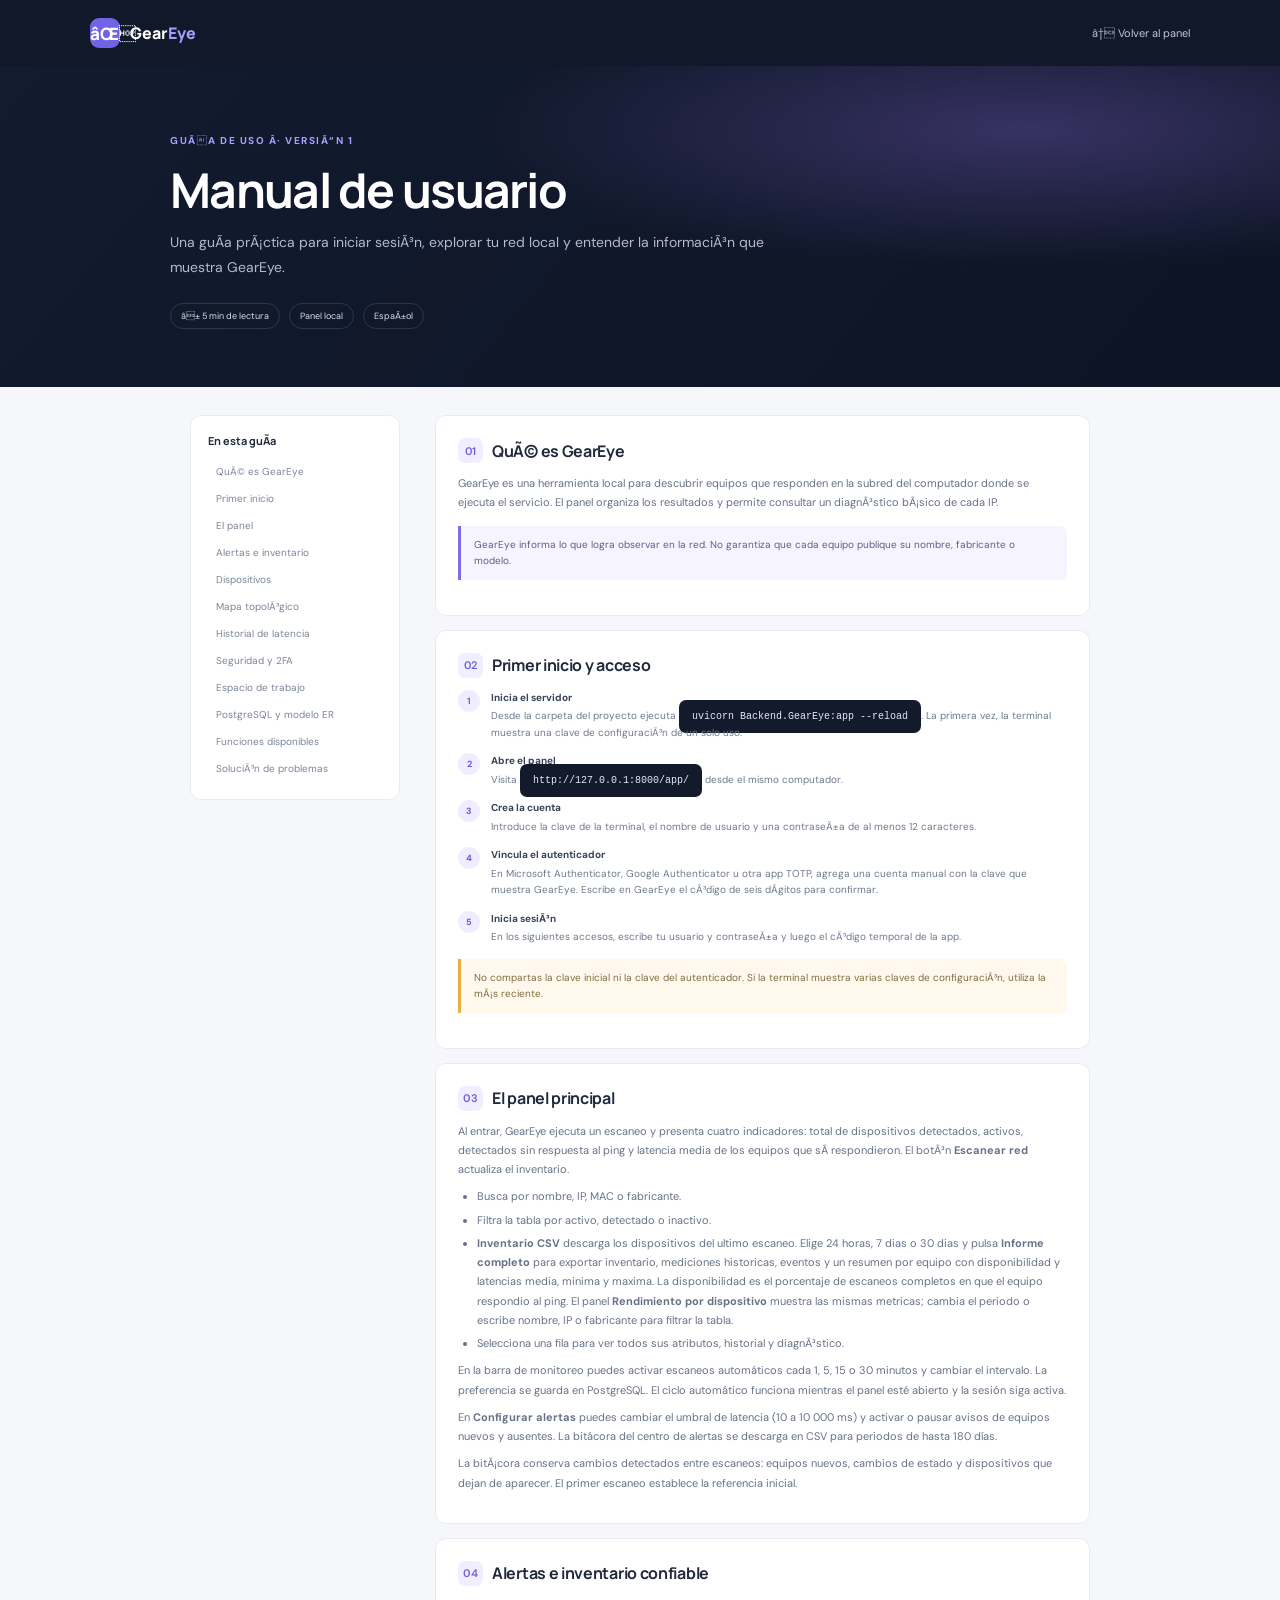
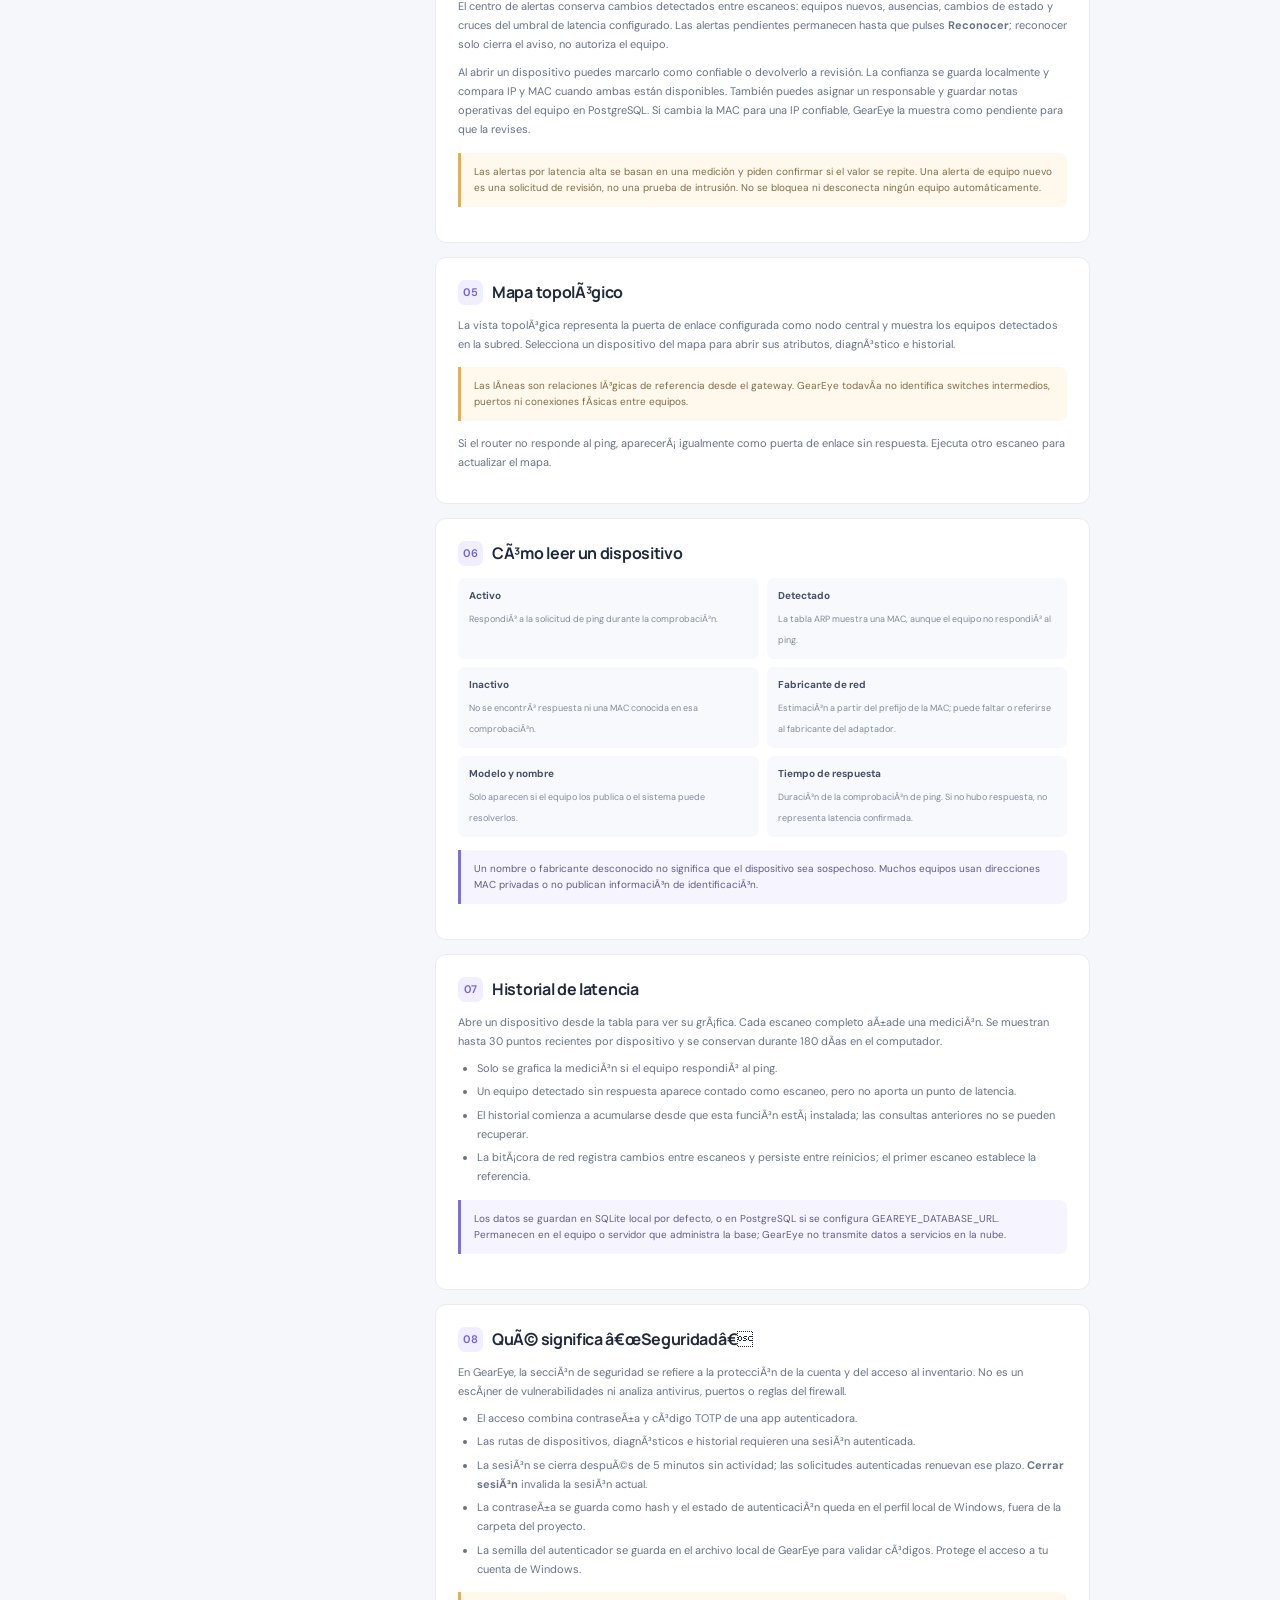
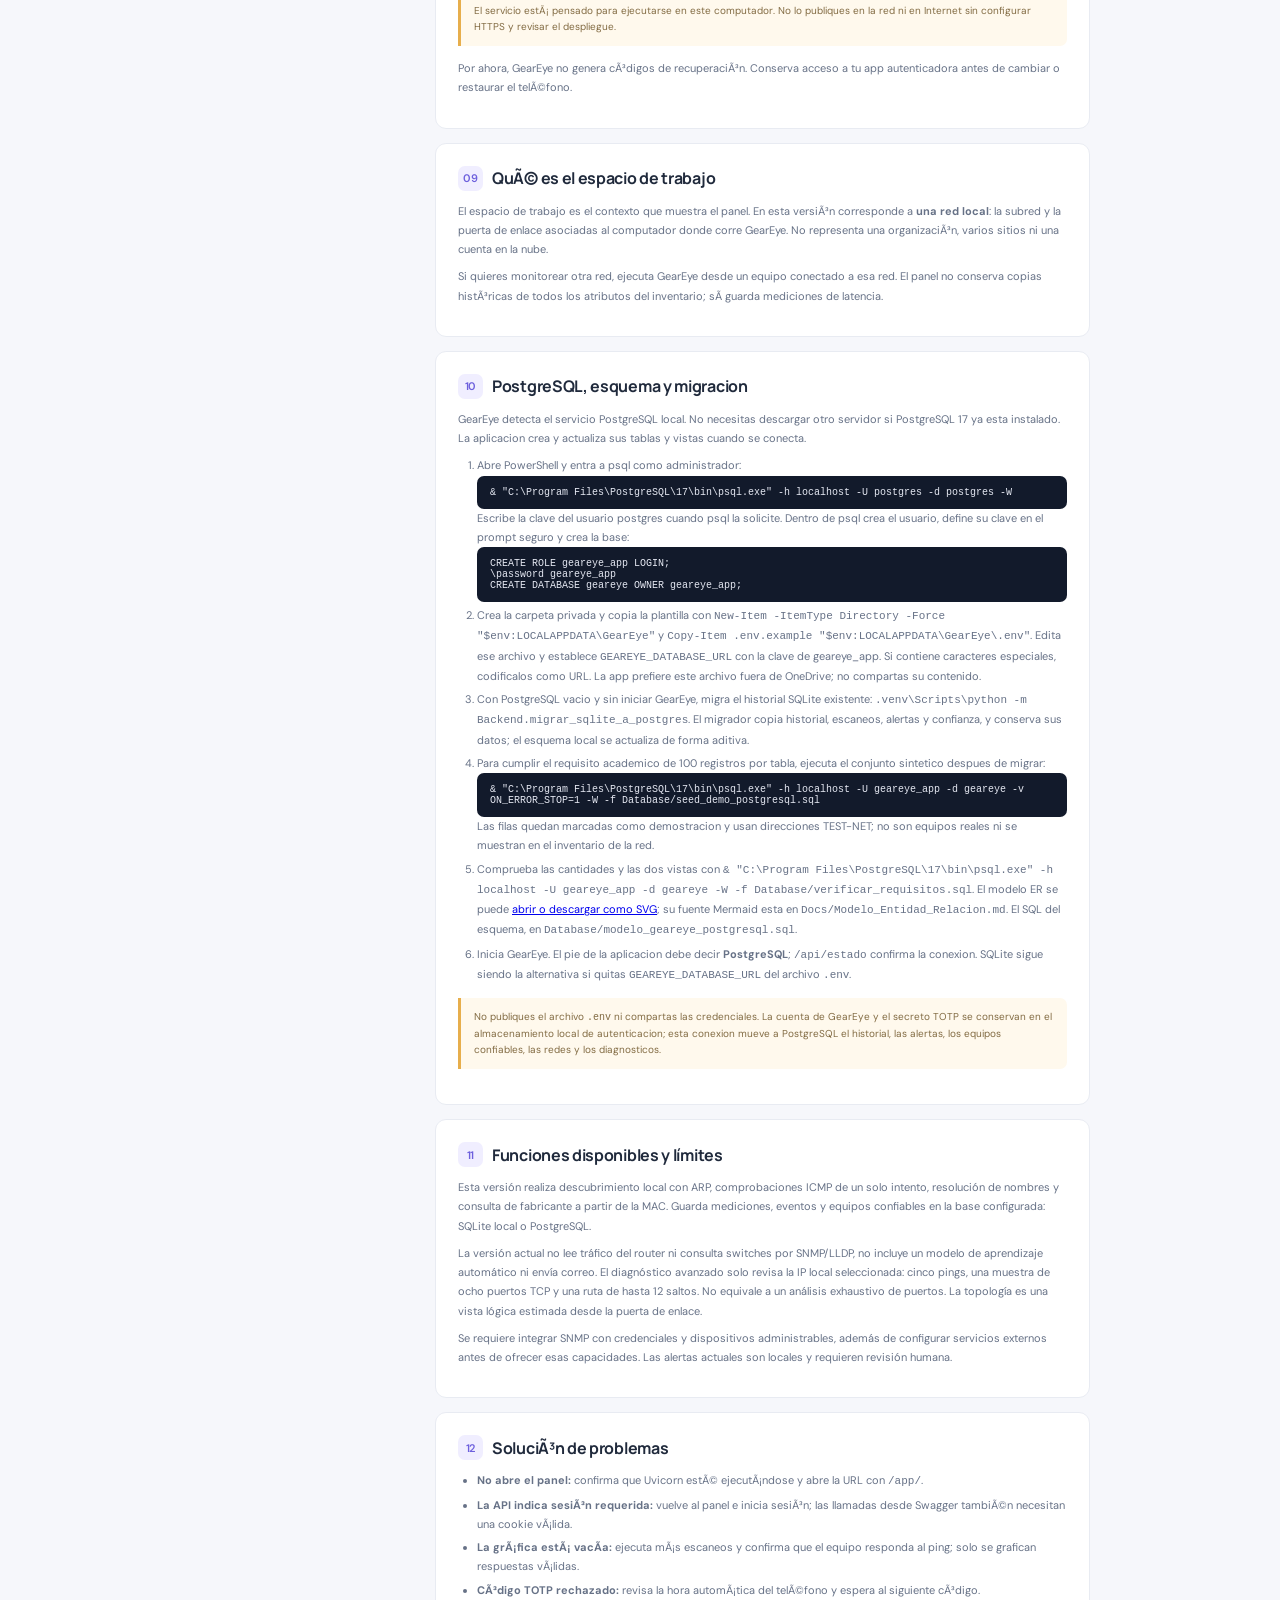
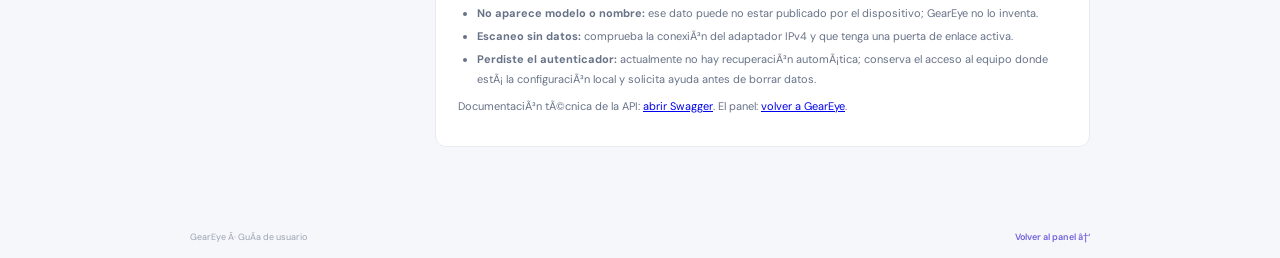
==== Docs/index.html @ 8e962782 "Implementar autenticacion, historial y frontend" ====
﻿<!doctype html>
<html lang="es">
  <head>
    <meta charset="UTF-8" />
    <meta name="viewport" content="width=device-width, initial-scale=1.0" />
    <meta name="theme-color" content="#10182a" />
    <title>Manual de usuario Â· GearEye</title>
    <link rel="preconnect" href="https://fonts.googleapis.com" />
    <link rel="preconnect" href="https://fonts.gstatic.com" crossorigin />
    <link href="https://fonts.googleapis.com/css2?family=DM+Sans:wght@400;500;600;700&family=Manrope:wght@500;600;700;800&display=swap" rel="stylesheet" />
    <style>
      :root{font-family:"DM Sans",sans-serif;color:#202a3c;background:#f6f7fb;font-synthesis:none;text-rendering:optimizeLegibility;--muted:#7f899c;--purple:#6f61e8;--line:#e8ebf2}*{box-sizing:border-box}html{scroll-behavior:smooth}body{margin:0}.top{height:66px;background:#10182a;color:#fff;display:flex;align-items:center;justify-content:space-between;padding:0 max(28px,calc((100vw - 1100px)/2))}.brand{display:flex;align-items:center;gap:10px;font:800 16px Manrope,sans-serif;text-decoration:none;color:#fff}.brand>span:last-child>span{color:#a69dff}.mark{width:30px;height:30px;border-radius:9px;background:#7163e6;display:grid;place-items:center;font-size:17px}.top a.back{font-size:11px;color:#bfc6d5;text-decoration:none}.hero{background:radial-gradient(ellipse at 80% 20%,#373263 0,transparent 38%),linear-gradient(130deg,#121b2f,#0d1424);color:#fff;padding:62px 25px 58px}.hero-inner{max-width:940px;margin:auto}.kicker{font-size:10px;color:#a9a0ff;letter-spacing:1.5px;font-weight:700}.hero h1{font:700 clamp(30px,5vw,48px)/1.15 Manrope,sans-serif;letter-spacing:-1.7px;margin:13px 0}.hero p{color:#b1bbcf;max-width:600px;font-size:14px;line-height:1.75;margin:0}.hero-meta{display:flex;gap:9px;margin-top:24px}.pill{border:1px solid #ffffff20;border-radius:20px;padding:6px 10px;font-size:9px;color:#d9deea}.layout{max-width:940px;margin:28px auto 70px;padding:0 20px;display:grid;grid-template-columns:210px minmax(0,1fr);gap:35px}.toc{position:sticky;top:24px;align-self:start;background:#fff;border:1px solid var(--line);border-radius:11px;padding:17px}.toc strong{display:block;font:700 11px Manrope,sans-serif;margin-bottom:10px}.toc a{display:block;color:#7b8699;text-decoration:none;font-size:10px;padding:7px 8px;border-radius:5px}.toc a:hover{background:#f3f2ff;color:#6255d1}.content{min-width:0}.section{background:#fff;border:1px solid var(--line);border-radius:11px;padding:22px;margin-bottom:14px;scroll-margin-top:20px;animation:rise .55s both}.section:nth-child(2){animation-delay:.06s}.section:nth-child(3){animation-delay:.12s}.section:nth-child(4){animation-delay:.18s}.section:nth-child(5){animation-delay:.24s}.section:nth-child(6){animation-delay:.30s}.section:nth-child(7){animation-delay:.36s}@keyframes rise{from{opacity:0;transform:translateY(9px)}to{opacity:1;transform:translateY(0)}}.section h2{font:700 16px Manrope,sans-serif;letter-spacing:-.3px;margin:0 0 11px;color:#202a3c;display:flex;align-items:center;gap:9px}.section h2 i{width:25px;height:25px;display:grid;place-items:center;border-radius:7px;background:#f0eeff;color:#6d60dd;font:600 11px "DM Sans",sans-serif;font-style:normal}.section p,.section li{font-size:11px;line-height:1.75;color:#677287}.section p{margin:8px 0}.section ol,.section ul{padding-left:19px;margin:8px 0}.section li+li{margin-top:4px}.callout{border-left:3px solid #7b6ee8;background:#f6f5ff;color:#625c86;padding:11px 13px;border-radius:0 7px 7px 0;font-size:10px;line-height:1.6;margin:13px 0}.callout.warn{border-color:#e7ae4c;background:#fff9ed;color:#826b43}.field-list{display:grid;grid-template-columns:1fr 1fr;gap:8px;margin-top:12px}.field{padding:11px;background:#f8f9fc;border-radius:7px}.field b{display:block;font-size:10px;color:#445067;margin-bottom:4px}.field span{font-size:9px;line-height:1.5;color:#818b9d}.steps{counter-reset:steps}.step{counter-increment:steps;display:grid;grid-template-columns:24px 1fr;gap:9px;margin:12px 0}.step:before{content:counter(steps);width:22px;height:22px;border-radius:50%;display:grid;place-items:center;background:#efedff;color:#695cdb;font-size:9px;font-weight:700}.step div{font-size:10px;line-height:1.65;color:#6e798d}.step b{display:block;color:#384359;font-size:10px;margin-bottom:2px}.code{font:10px Consolas,monospace;background:#121a2b;color:#e5e8f2;padding:11px 13px;border-radius:7px;overflow:auto}.footer{max-width:940px;margin:0 auto;padding:0 20px 28px;display:flex;justify-content:space-between;color:#9aa3b1;font-size:9px}.footer a{color:#7063db;text-decoration:none;font-weight:600}@media(max-width:700px){.top{padding:0 16px}.hero{padding:40px 20px}.layout{grid-template-columns:1fr;margin-top:16px;padding:0 12px;gap:12px}.toc{position:static;display:grid;grid-template-columns:1fr 1fr;gap:2px}.toc strong{grid-column:1/-1}.section{padding:17px}.field-list{grid-template-columns:1fr}.footer{padding:0 14px 22px}}@media(prefers-reduced-motion:reduce){*,*::before,*::after{scroll-behavior:auto!important;animation-duration:.01ms!important;animation-iteration-count:1!important;transition-duration:.01ms!important}}
    </style>
  </head>
  <body>
    <header class="top"><a class="brand" href="/app/"><span class="mark">âŒ</span><span>Gear<span>Eye</span></span></a><a class="back" href="/app/">â† Volver al panel</a></header>
    <section class="hero"><div class="hero-inner"><span class="kicker">GUÃA DE USO Â· VERSIÃ“N 1</span><h1>Manual de usuario</h1><p>Una guÃ­a prÃ¡ctica para iniciar sesiÃ³n, explorar tu red local y entender la informaciÃ³n que muestra GearEye.</p><div class="hero-meta"><span class="pill">â± 5 min de lectura</span><span class="pill">Panel local</span><span class="pill">EspaÃ±ol</span></div></div></section>
    <main class="layout">
      <nav class="toc" aria-label="Contenido"><strong>En esta guÃ­a</strong><a href="#que-es">QuÃ© es GearEye</a><a href="#primer-inicio">Primer inicio</a><a href="#panel">El panel</a><a href="#alertas">Alertas e inventario</a><a href="#dispositivos">Dispositivos</a><a href="#topologia">Mapa topolÃ³gico</a><a href="#historial">Historial de latencia</a><a href="#seguridad">Seguridad y 2FA</a><a href="#workspace">Espacio de trabajo</a><a href="#postgresql">PostgreSQL y modelo ER</a><a href="#alcance">Funciones disponibles</a><a href="#problemas">SoluciÃ³n de problemas</a></nav>
      <div class="content">
        <section class="section" id="que-es"><h2><i>01</i>QuÃ© es GearEye</h2><p>GearEye es una herramienta local para descubrir equipos que responden en la subred del computador donde se ejecuta el servicio. El panel organiza los resultados y permite consultar un diagnÃ³stico bÃ¡sico de cada IP.</p><div class="callout">GearEye informa lo que logra observar en la red. No garantiza que cada equipo publique su nombre, fabricante o modelo.</div></section>
        <section class="section" id="primer-inicio"><h2><i>02</i>Primer inicio y acceso</h2><div class="steps"><div class="step"><div><b>Inicia el servidor</b>Desde la carpeta del proyecto ejecuta <span class="code">uvicorn Backend.GearEye:app --reload</span>. La primera vez, la terminal muestra una clave de configuraciÃ³n de un solo uso.</div></div><div class="step"><div><b>Abre el panel</b>Visita <span class="code">http://127.0.0.1:8000/app/</span> desde el mismo computador.</div></div><div class="step"><div><b>Crea la cuenta</b>Introduce la clave de la terminal, el nombre de usuario y una contraseÃ±a de al menos 12 caracteres.</div></div><div class="step"><div><b>Vincula el autenticador</b>En Microsoft Authenticator, Google Authenticator u otra app TOTP, agrega una cuenta manual con la clave que muestra GearEye. Escribe en GearEye el cÃ³digo de seis dÃ­gitos para confirmar.</div></div><div class="step"><div><b>Inicia sesiÃ³n</b>En los siguientes accesos, escribe tu usuario y contraseÃ±a y luego el cÃ³digo temporal de la app.</div></div></div><div class="callout warn">No compartas la clave inicial ni la clave del autenticador. Si la terminal muestra varias claves de configuraciÃ³n, utiliza la mÃ¡s reciente.</div></section>
        <section class="section" id="panel"><h2><i>03</i>El panel principal</h2><p>Al entrar, GearEye ejecuta un escaneo y presenta cuatro indicadores: total de dispositivos detectados, activos, detectados sin respuesta al ping y latencia media de los equipos que sÃ­ respondieron. El botÃ³n <b>Escanear red</b> actualiza el inventario.</p><ul><li>Busca por nombre, IP, MAC o fabricante.</li><li>Filtra la tabla por activo, detectado o inactivo.</li><li><b>Inventario CSV</b> descarga los dispositivos del ultimo escaneo. Elige 24 horas, 7 dias o 30 dias y pulsa <b>Informe completo</b> para exportar inventario, mediciones historicas, eventos y un resumen por equipo con disponibilidad y latencias media, minima y maxima. La disponibilidad es el porcentaje de escaneos completos en que el equipo respondio al ping. El panel <b>Rendimiento por dispositivo</b> muestra las mismas metricas; cambia el periodo o escribe nombre, IP o fabricante para filtrar la tabla.</li><li>Selecciona una fila para ver todos sus atributos, historial y diagnÃ³stico.</li></ul><p>En la barra de monitoreo puedes activar escaneos automáticos cada 1, 5, 15 o 30 minutos y cambiar el intervalo. La preferencia se guarda en PostgreSQL. El ciclo automático funciona mientras el panel esté abierto y la sesión siga activa.</p><p>En <b>Configurar alertas</b> puedes cambiar el umbral de latencia (10 a 10 000 ms) y activar o pausar avisos de equipos nuevos y ausentes. La bitácora del centro de alertas se descarga en CSV para periodos de hasta 180 días.</p><p>La bitÃ¡cora conserva cambios detectados entre escaneos: equipos nuevos, cambios de estado y dispositivos que dejan de aparecer. El primer escaneo establece la referencia inicial.</p></section>
        <section class="section" id="alertas"><h2><i>04</i>Alertas e inventario confiable</h2><p>El centro de alertas conserva cambios detectados entre escaneos: equipos nuevos, ausencias, cambios de estado y cruces del umbral de latencia configurado. Las alertas pendientes permanecen hasta que pulses <b>Reconocer</b>; reconocer solo cierra el aviso, no autoriza el equipo.</p><p>Al abrir un dispositivo puedes marcarlo como confiable o devolverlo a revisión. La confianza se guarda localmente y compara IP y MAC cuando ambas están disponibles. También puedes asignar un responsable y guardar notas operativas del equipo en PostgreSQL. Si cambia la MAC para una IP confiable, GearEye la muestra como pendiente para que la revises.</p><div class="callout warn">Las alertas por latencia alta se basan en una medición y piden confirmar si el valor se repite. Una alerta de equipo nuevo es una solicitud de revisión, no una prueba de intrusión. No se bloquea ni desconecta ningún equipo automáticamente.</div></section>
        <section class="section" id="topologia"><h2><i>05</i>Mapa topolÃ³gico</h2><p>La vista topolÃ³gica representa la puerta de enlace configurada como nodo central y muestra los equipos detectados en la subred. Selecciona un dispositivo del mapa para abrir sus atributos, diagnÃ³stico e historial.</p><div class="callout warn">Las lÃ­neas son relaciones lÃ³gicas de referencia desde el gateway. GearEye todavÃ­a no identifica switches intermedios, puertos ni conexiones fÃ­sicas entre equipos.</div><p>Si el router no responde al ping, aparecerÃ¡ igualmente como puerta de enlace sin respuesta. Ejecuta otro escaneo para actualizar el mapa.</p></section>
        <section class="section" id="dispositivos"><h2><i>06</i>CÃ³mo leer un dispositivo</h2><div class="field-list"><div class="field"><b>Activo</b><span>RespondiÃ³ a la solicitud de ping durante la comprobaciÃ³n.</span></div><div class="field"><b>Detectado</b><span>La tabla ARP muestra una MAC, aunque el equipo no respondiÃ³ al ping.</span></div><div class="field"><b>Inactivo</b><span>No se encontrÃ³ respuesta ni una MAC conocida en esa comprobaciÃ³n.</span></div><div class="field"><b>Fabricante de red</b><span>EstimaciÃ³n a partir del prefijo de la MAC; puede faltar o referirse al fabricante del adaptador.</span></div><div class="field"><b>Modelo y nombre</b><span>Solo aparecen si el equipo los publica o el sistema puede resolverlos.</span></div><div class="field"><b>Tiempo de respuesta</b><span>DuraciÃ³n de la comprobaciÃ³n de ping. Si no hubo respuesta, no representa latencia confirmada.</span></div></div><div class="callout">Un nombre o fabricante desconocido no significa que el dispositivo sea sospechoso. Muchos equipos usan direcciones MAC privadas o no publican informaciÃ³n de identificaciÃ³n.</div></section>
        <section class="section" id="historial"><h2><i>07</i>Historial de latencia</h2><p>Abre un dispositivo desde la tabla para ver su grÃ¡fica. Cada escaneo completo aÃ±ade una mediciÃ³n. Se muestran hasta 30 puntos recientes por dispositivo y se conservan durante 180 dÃ­as en el computador.</p><ul><li>Solo se grafica la mediciÃ³n si el equipo respondiÃ³ al ping.</li><li>Un equipo detectado sin respuesta aparece contado como escaneo, pero no aporta un punto de latencia.</li><li>El historial comienza a acumularse desde que esta funciÃ³n estÃ¡ instalada; las consultas anteriores no se pueden recuperar.</li><li>La bitÃ¡cora de red registra cambios entre escaneos y persiste entre reinicios; el primer escaneo establece la referencia.</li></ul><div class="callout">Los datos se guardan en SQLite local por defecto, o en PostgreSQL si se configura GEAREYE_DATABASE_URL. Permanecen en el equipo o servidor que administra la base; GearEye no transmite datos a servicios en la nube.</div></section>
        <section class="section" id="seguridad"><h2><i>08</i>QuÃ© significa â€œSeguridadâ€</h2><p>En GearEye, la secciÃ³n de seguridad se refiere a la protecciÃ³n de la cuenta y del acceso al inventario. No es un escÃ¡ner de vulnerabilidades ni analiza antivirus, puertos o reglas del firewall.</p><ul><li>El acceso combina contraseÃ±a y cÃ³digo TOTP de una app autenticadora.</li><li>Las rutas de dispositivos, diagnÃ³sticos e historial requieren una sesiÃ³n autenticada.</li><li>La sesiÃ³n se cierra despuÃ©s de 5 minutos sin actividad; las solicitudes autenticadas renuevan ese plazo. <b>Cerrar sesiÃ³n</b> invalida la sesiÃ³n actual.</li><li>La contraseÃ±a se guarda como hash y el estado de autenticaciÃ³n queda en el perfil local de Windows, fuera de la carpeta del proyecto.</li><li>La semilla del autenticador se guarda en el archivo local de GearEye para validar cÃ³digos. Protege el acceso a tu cuenta de Windows.</li></ul><div class="callout warn">El servicio estÃ¡ pensado para ejecutarse en este computador. No lo publiques en la red ni en Internet sin configurar HTTPS y revisar el despliegue.</div><p>Por ahora, GearEye no genera cÃ³digos de recuperaciÃ³n. Conserva acceso a tu app autenticadora antes de cambiar o restaurar el telÃ©fono.</p></section>
        <section class="section" id="workspace"><h2><i>09</i>QuÃ© es el espacio de trabajo</h2><p>El espacio de trabajo es el contexto que muestra el panel. En esta versiÃ³n corresponde a <b>una red local</b>: la subred y la puerta de enlace asociadas al computador donde corre GearEye. No representa una organizaciÃ³n, varios sitios ni una cuenta en la nube.</p><p>Si quieres monitorear otra red, ejecuta GearEye desde un equipo conectado a esa red. El panel no conserva copias histÃ³ricas de todos los atributos del inventario; sÃ­ guarda mediciones de latencia.</p></section>
        <section class="section" id="postgresql"><h2><i>10</i>PostgreSQL, esquema y migracion</h2><p>GearEye detecta el servicio PostgreSQL local. No necesitas descargar otro servidor si PostgreSQL 17 ya esta instalado. La aplicacion crea y actualiza sus tablas y vistas cuando se conecta.</p><ol><li>Abre PowerShell y entra a psql como administrador:<div class="code">&amp; "C:\Program Files\PostgreSQL\17\bin\psql.exe" -h localhost -U postgres -d postgres -W</div>Escribe la clave del usuario postgres cuando psql la solicite. Dentro de psql crea el usuario, define su clave en el prompt seguro y crea la base:<div class="code">CREATE ROLE geareye_app LOGIN;<br>\password geareye_app<br>CREATE DATABASE geareye OWNER geareye_app;</div></li><li>Crea la carpeta privada y copia la plantilla con <code>New-Item -ItemType Directory -Force "$env:LOCALAPPDATA\GearEye"</code> y <code>Copy-Item .env.example "$env:LOCALAPPDATA\GearEye\.env"</code>. Edita ese archivo y establece <code>GEAREYE_DATABASE_URL</code> con la clave de geareye_app. Si contiene caracteres especiales, codificalos como URL. La app prefiere este archivo fuera de OneDrive; no compartas su contenido.</li><li>Con PostgreSQL vacio y sin iniciar GearEye, migra el historial SQLite existente: <code>.venv\Scripts\python -m Backend.migrar_sqlite_a_postgres</code>. El migrador copia historial, escaneos, alertas y confianza, y conserva sus datos; el esquema local se actualiza de forma aditiva.</li><li>Para cumplir el requisito academico de 100 registros por tabla, ejecuta el conjunto sintetico despues de migrar: <div class="code">&amp; "C:\Program Files\PostgreSQL\17\bin\psql.exe" -h localhost -U geareye_app -d geareye -v ON_ERROR_STOP=1 -W -f Database/seed_demo_postgresql.sql</div>Las filas quedan marcadas como demostracion y usan direcciones TEST-NET; no son equipos reales ni se muestran en el inventario de la red.</li><li>Comprueba las cantidades y las dos vistas con <code>&amp; "C:\Program Files\PostgreSQL\17\bin\psql.exe" -h localhost -U geareye_app -d geareye -W -f Database/verificar_requisitos.sql</code>. El modelo ER se puede <a href="Modelo_Entidad_Relacion.svg" target="_blank" rel="noreferrer">abrir o descargar como SVG</a>; su fuente Mermaid esta en <code>Docs/Modelo_Entidad_Relacion.md</code>. El SQL del esquema, en <code>Database/modelo_geareye_postgresql.sql</code>.</li><li>Inicia GearEye. El pie de la aplicacion debe decir <b>PostgreSQL</b>; <code>/api/estado</code> confirma la conexion. SQLite sigue siendo la alternativa si quitas <code>GEAREYE_DATABASE_URL</code> del archivo <code>.env</code>.</li></ol><div class="callout warn">No publiques el archivo <code>.env</code> ni compartas las credenciales. La cuenta de GearEye y el secreto TOTP se conservan en el almacenamiento local de autenticacion; esta conexion mueve a PostgreSQL el historial, las alertas, los equipos confiables, las redes y los diagnosticos.</div></section>
        <section class="section" id="alcance"><h2><i>11</i>Funciones disponibles y límites</h2><p>Esta versión realiza descubrimiento local con ARP, comprobaciones ICMP de un solo intento, resolución de nombres y consulta de fabricante a partir de la MAC. Guarda mediciones, eventos y equipos confiables en la base configurada: SQLite local o PostgreSQL.</p><p>La versión actual no lee tráfico del router ni consulta switches por SNMP/LLDP, no incluye un modelo de aprendizaje automático ni envía correo. El diagnóstico avanzado solo revisa la IP local seleccionada: cinco pings, una muestra de ocho puertos TCP y una ruta de hasta 12 saltos. No equivale a un análisis exhaustivo de puertos. La topología es una vista lógica estimada desde la puerta de enlace.</p><p>Se requiere integrar SNMP con credenciales y dispositivos administrables, además de configurar servicios externos antes de ofrecer esas capacidades. Las alertas actuales son locales y requieren revisión humana.</p></section>
        <section class="section" id="problemas"><h2><i>12</i>SoluciÃ³n de problemas</h2><ul><li><b>No abre el panel:</b> confirma que Uvicorn estÃ© ejecutÃ¡ndose y abre la URL con <code>/app/</code>.</li><li><b>La API indica sesiÃ³n requerida:</b> vuelve al panel e inicia sesiÃ³n; las llamadas desde Swagger tambiÃ©n necesitan una cookie vÃ¡lida.</li><li><b>La grÃ¡fica estÃ¡ vacÃ­a:</b> ejecuta mÃ¡s escaneos y confirma que el equipo responda al ping; solo se grafican respuestas vÃ¡lidas.</li><li><b>CÃ³digo TOTP rechazado:</b> revisa la hora automÃ¡tica del telÃ©fono y espera al siguiente cÃ³digo.</li><li><b>No aparece modelo o nombre:</b> ese dato puede no estar publicado por el dispositivo; GearEye no lo inventa.</li><li><b>Escaneo sin datos:</b> comprueba la conexiÃ³n del adaptador IPv4 y que tenga una puerta de enlace activa.</li><li><b>Perdiste el autenticador:</b> actualmente no hay recuperaciÃ³n automÃ¡tica; conserva el acceso al equipo donde estÃ¡ la configuraciÃ³n local y solicita ayuda antes de borrar datos.</li></ul><p>DocumentaciÃ³n tÃ©cnica de la API: <a href="/docs">abrir Swagger</a>. El panel: <a href="/app/">volver a GearEye</a>.</p></section>
      </div>
    </main>
    <footer class="footer"><span>GearEye Â· GuÃ­a de usuario</span><a href="/app/">Volver al panel â†‘</a></footer>
  </body>
</html>
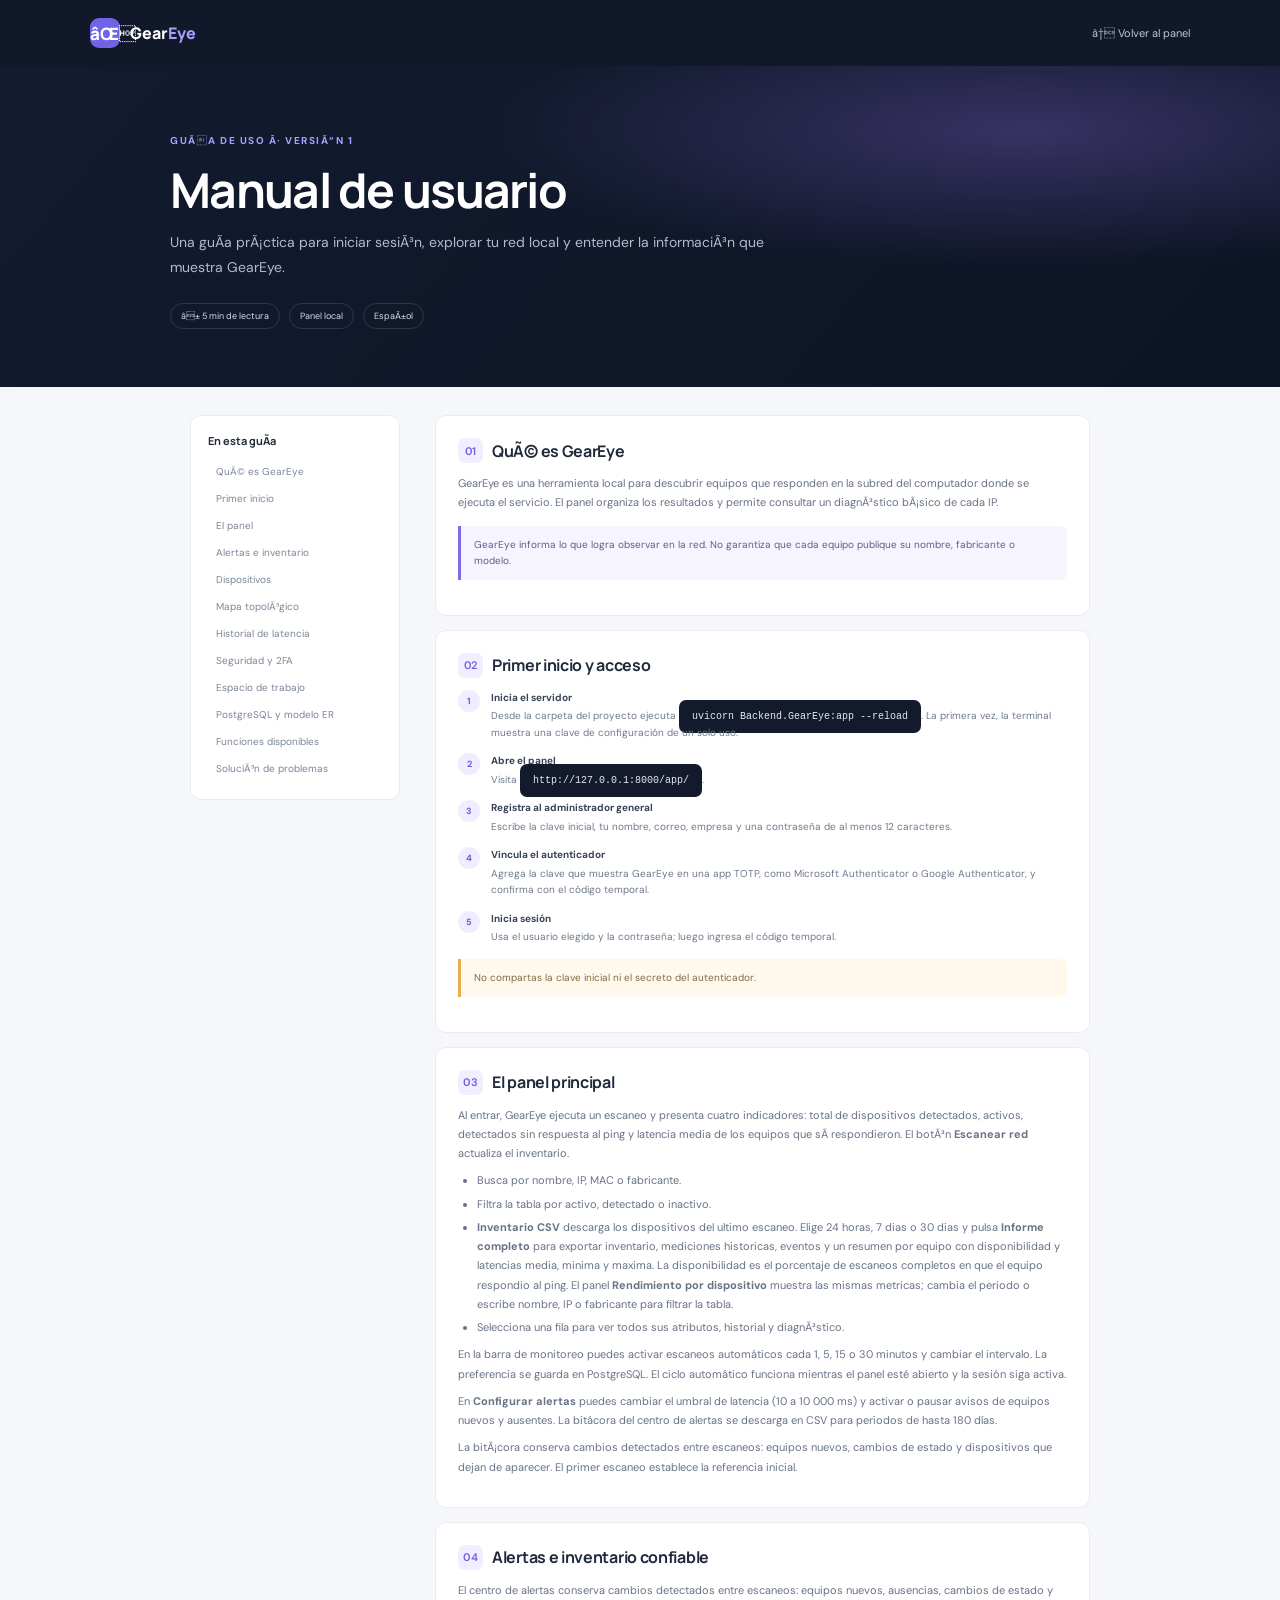
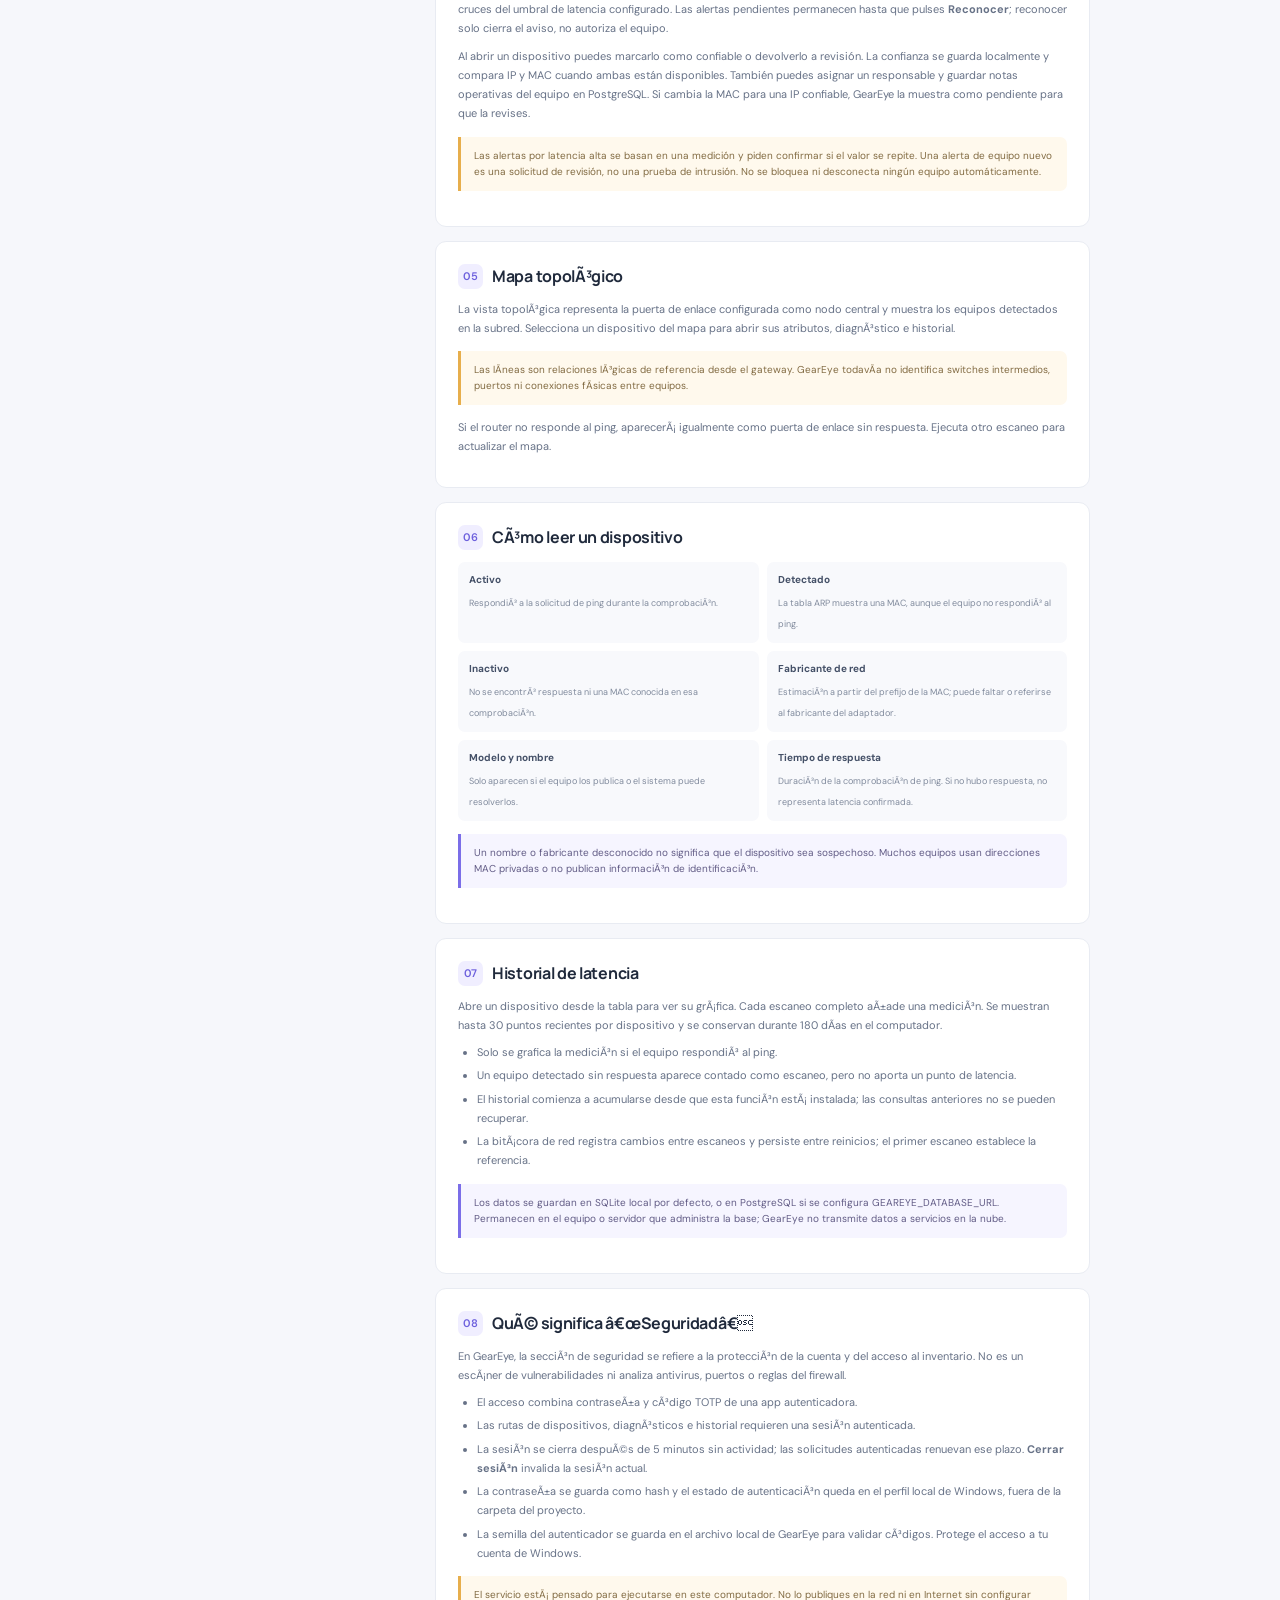
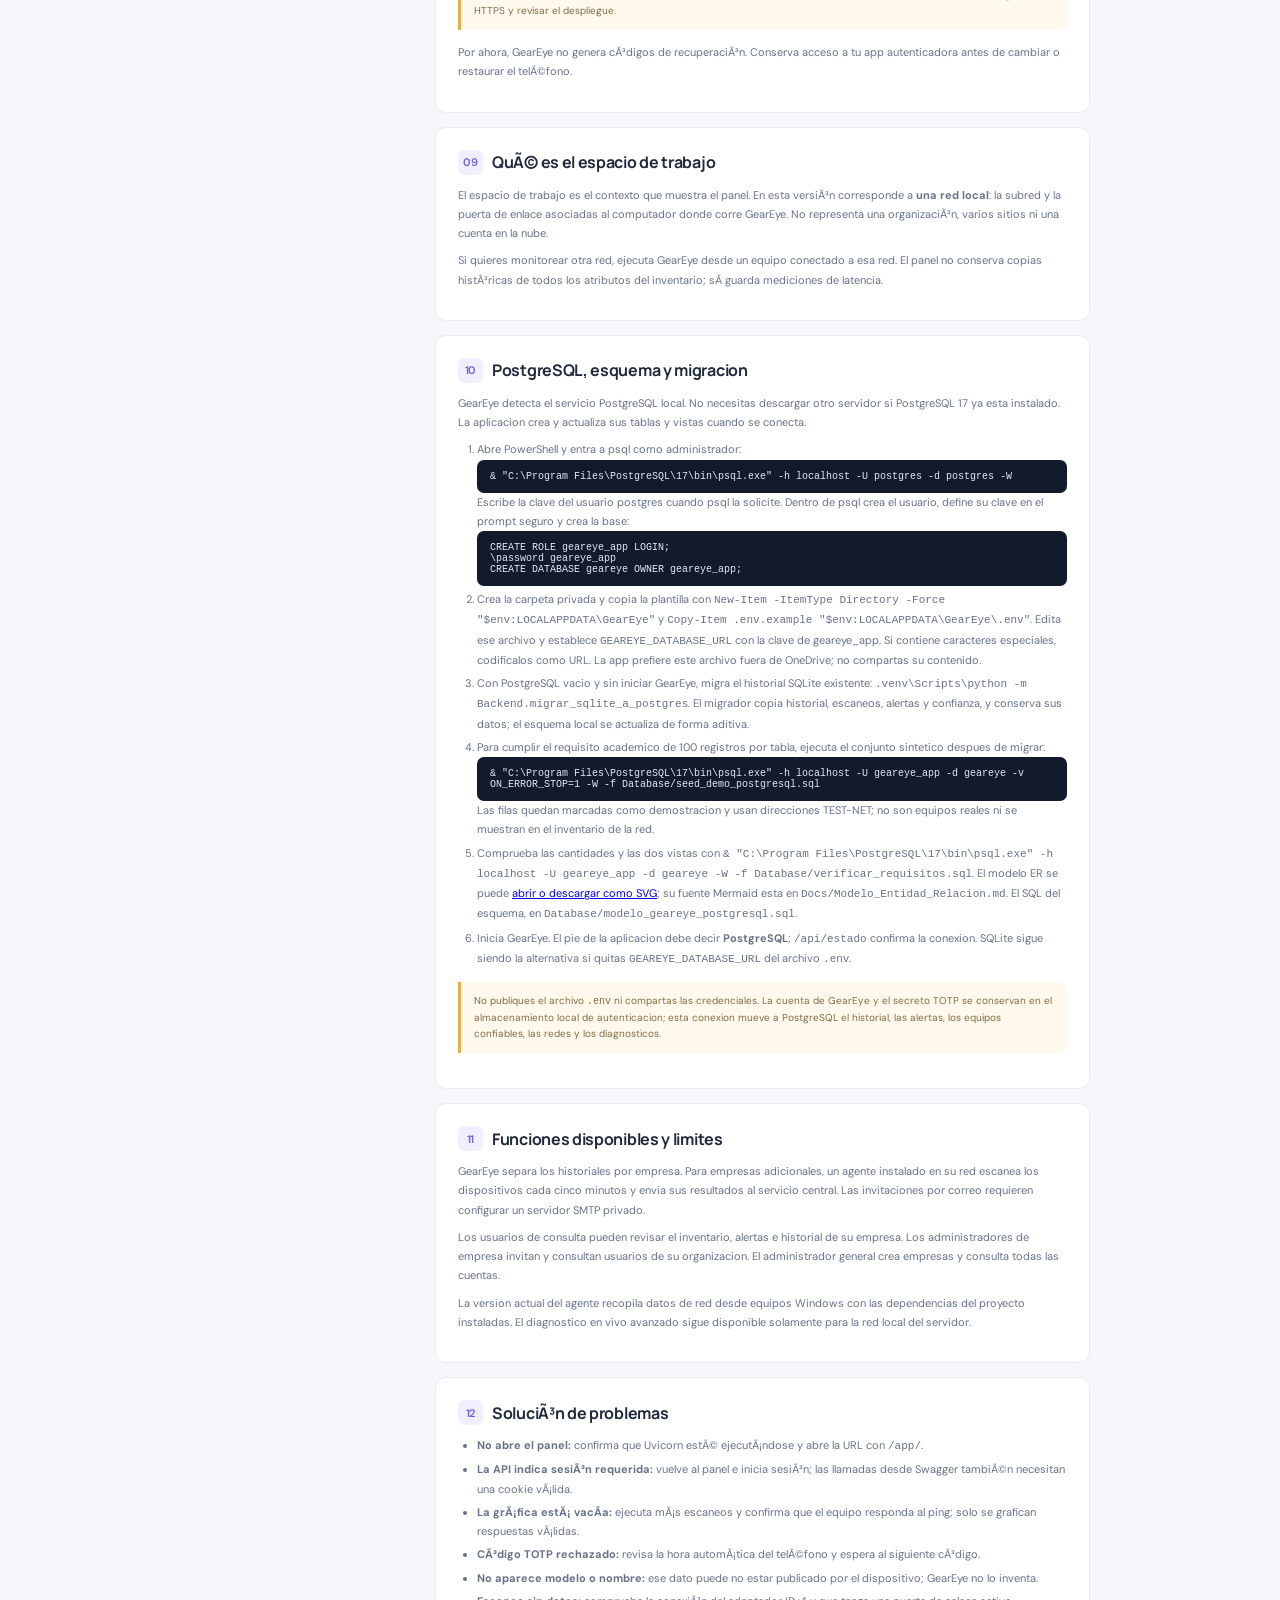
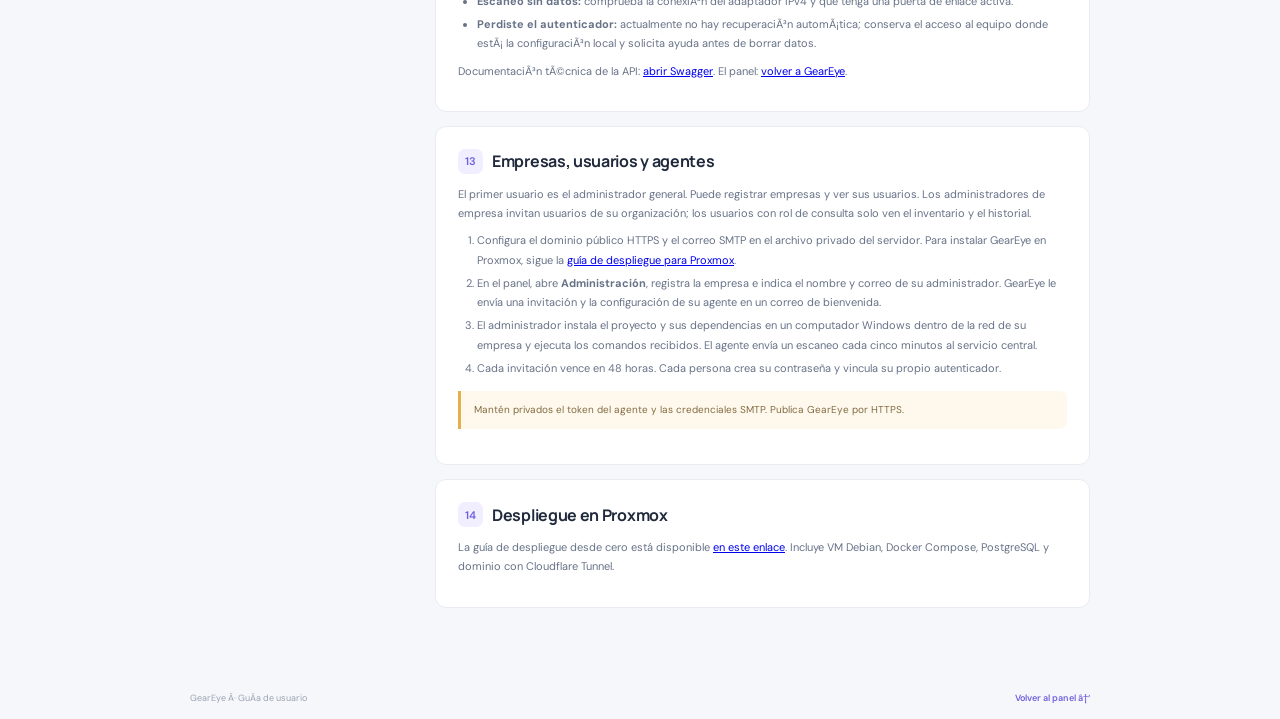
==== commit 09366c17: "Add multi-tenant administration and Proxmox deployment" ====
--- a/Docs/index.html
+++ b/Docs/index.html
@@ -1,4 +1,4 @@
-﻿<!doctype html>
+<!doctype html>
 <html lang="es">
   <head>
     <meta charset="UTF-8" />
@@ -19,7 +19,7 @@
       <nav class="toc" aria-label="Contenido"><strong>En esta guÃ­a</strong><a href="#que-es">QuÃ© es GearEye</a><a href="#primer-inicio">Primer inicio</a><a href="#panel">El panel</a><a href="#alertas">Alertas e inventario</a><a href="#dispositivos">Dispositivos</a><a href="#topologia">Mapa topolÃ³gico</a><a href="#historial">Historial de latencia</a><a href="#seguridad">Seguridad y 2FA</a><a href="#workspace">Espacio de trabajo</a><a href="#postgresql">PostgreSQL y modelo ER</a><a href="#alcance">Funciones disponibles</a><a href="#problemas">SoluciÃ³n de problemas</a></nav>
       <div class="content">
         <section class="section" id="que-es"><h2><i>01</i>QuÃ© es GearEye</h2><p>GearEye es una herramienta local para descubrir equipos que responden en la subred del computador donde se ejecuta el servicio. El panel organiza los resultados y permite consultar un diagnÃ³stico bÃ¡sico de cada IP.</p><div class="callout">GearEye informa lo que logra observar en la red. No garantiza que cada equipo publique su nombre, fabricante o modelo.</div></section>
-        <section class="section" id="primer-inicio"><h2><i>02</i>Primer inicio y acceso</h2><div class="steps"><div class="step"><div><b>Inicia el servidor</b>Desde la carpeta del proyecto ejecuta <span class="code">uvicorn Backend.GearEye:app --reload</span>. La primera vez, la terminal muestra una clave de configuraciÃ³n de un solo uso.</div></div><div class="step"><div><b>Abre el panel</b>Visita <span class="code">http://127.0.0.1:8000/app/</span> desde el mismo computador.</div></div><div class="step"><div><b>Crea la cuenta</b>Introduce la clave de la terminal, el nombre de usuario y una contraseÃ±a de al menos 12 caracteres.</div></div><div class="step"><div><b>Vincula el autenticador</b>En Microsoft Authenticator, Google Authenticator u otra app TOTP, agrega una cuenta manual con la clave que muestra GearEye. Escribe en GearEye el cÃ³digo de seis dÃ­gitos para confirmar.</div></div><div class="step"><div><b>Inicia sesiÃ³n</b>En los siguientes accesos, escribe tu usuario y contraseÃ±a y luego el cÃ³digo temporal de la app.</div></div></div><div class="callout warn">No compartas la clave inicial ni la clave del autenticador. Si la terminal muestra varias claves de configuraciÃ³n, utiliza la mÃ¡s reciente.</div></section>
+        <section class="section" id="primer-inicio"><h2><i>02</i>Primer inicio y acceso</h2><div class="steps"><div class="step"><div><b>Inicia el servidor</b>Desde la carpeta del proyecto ejecuta <span class="code">uvicorn Backend.GearEye:app --reload</span>. La primera vez, la terminal muestra una clave de configuraci&oacute;n de un solo uso.</div></div><div class="step"><div><b>Abre el panel</b>Visita <span class="code">http://127.0.0.1:8000/app/</span>.</div></div><div class="step"><div><b>Registra al administrador general</b>Escribe la clave inicial, tu nombre, correo, empresa y una contrase&ntilde;a de al menos 12 caracteres.</div></div><div class="step"><div><b>Vincula el autenticador</b>Agrega la clave que muestra GearEye en una app TOTP, como Microsoft Authenticator o Google Authenticator, y confirma con el c&oacute;digo temporal.</div></div><div class="step"><div><b>Inicia sesi&oacute;n</b>Usa el usuario elegido y la contrase&ntilde;a; luego ingresa el c&oacute;digo temporal.</div></div></div><div class="callout warn">No compartas la clave inicial ni el secreto del autenticador.</div></section>
         <section class="section" id="panel"><h2><i>03</i>El panel principal</h2><p>Al entrar, GearEye ejecuta un escaneo y presenta cuatro indicadores: total de dispositivos detectados, activos, detectados sin respuesta al ping y latencia media de los equipos que sÃ­ respondieron. El botÃ³n <b>Escanear red</b> actualiza el inventario.</p><ul><li>Busca por nombre, IP, MAC o fabricante.</li><li>Filtra la tabla por activo, detectado o inactivo.</li><li><b>Inventario CSV</b> descarga los dispositivos del ultimo escaneo. Elige 24 horas, 7 dias o 30 dias y pulsa <b>Informe completo</b> para exportar inventario, mediciones historicas, eventos y un resumen por equipo con disponibilidad y latencias media, minima y maxima. La disponibilidad es el porcentaje de escaneos completos en que el equipo respondio al ping. El panel <b>Rendimiento por dispositivo</b> muestra las mismas metricas; cambia el periodo o escribe nombre, IP o fabricante para filtrar la tabla.</li><li>Selecciona una fila para ver todos sus atributos, historial y diagnÃ³stico.</li></ul><p>En la barra de monitoreo puedes activar escaneos automáticos cada 1, 5, 15 o 30 minutos y cambiar el intervalo. La preferencia se guarda en PostgreSQL. El ciclo automático funciona mientras el panel esté abierto y la sesión siga activa.</p><p>En <b>Configurar alertas</b> puedes cambiar el umbral de latencia (10 a 10 000 ms) y activar o pausar avisos de equipos nuevos y ausentes. La bitácora del centro de alertas se descarga en CSV para periodos de hasta 180 días.</p><p>La bitÃ¡cora conserva cambios detectados entre escaneos: equipos nuevos, cambios de estado y dispositivos que dejan de aparecer. El primer escaneo establece la referencia inicial.</p></section>
         <section class="section" id="alertas"><h2><i>04</i>Alertas e inventario confiable</h2><p>El centro de alertas conserva cambios detectados entre escaneos: equipos nuevos, ausencias, cambios de estado y cruces del umbral de latencia configurado. Las alertas pendientes permanecen hasta que pulses <b>Reconocer</b>; reconocer solo cierra el aviso, no autoriza el equipo.</p><p>Al abrir un dispositivo puedes marcarlo como confiable o devolverlo a revisión. La confianza se guarda localmente y compara IP y MAC cuando ambas están disponibles. También puedes asignar un responsable y guardar notas operativas del equipo en PostgreSQL. Si cambia la MAC para una IP confiable, GearEye la muestra como pendiente para que la revises.</p><div class="callout warn">Las alertas por latencia alta se basan en una medición y piden confirmar si el valor se repite. Una alerta de equipo nuevo es una solicitud de revisión, no una prueba de intrusión. No se bloquea ni desconecta ningún equipo automáticamente.</div></section>
         <section class="section" id="topologia"><h2><i>05</i>Mapa topolÃ³gico</h2><p>La vista topolÃ³gica representa la puerta de enlace configurada como nodo central y muestra los equipos detectados en la subred. Selecciona un dispositivo del mapa para abrir sus atributos, diagnÃ³stico e historial.</p><div class="callout warn">Las lÃ­neas son relaciones lÃ³gicas de referencia desde el gateway. GearEye todavÃ­a no identifica switches intermedios, puertos ni conexiones fÃ­sicas entre equipos.</div><p>Si el router no responde al ping, aparecerÃ¡ igualmente como puerta de enlace sin respuesta. Ejecuta otro escaneo para actualizar el mapa.</p></section>
@@ -28,8 +28,10 @@
         <section class="section" id="seguridad"><h2><i>08</i>QuÃ© significa â€œSeguridadâ€</h2><p>En GearEye, la secciÃ³n de seguridad se refiere a la protecciÃ³n de la cuenta y del acceso al inventario. No es un escÃ¡ner de vulnerabilidades ni analiza antivirus, puertos o reglas del firewall.</p><ul><li>El acceso combina contraseÃ±a y cÃ³digo TOTP de una app autenticadora.</li><li>Las rutas de dispositivos, diagnÃ³sticos e historial requieren una sesiÃ³n autenticada.</li><li>La sesiÃ³n se cierra despuÃ©s de 5 minutos sin actividad; las solicitudes autenticadas renuevan ese plazo. <b>Cerrar sesiÃ³n</b> invalida la sesiÃ³n actual.</li><li>La contraseÃ±a se guarda como hash y el estado de autenticaciÃ³n queda en el perfil local de Windows, fuera de la carpeta del proyecto.</li><li>La semilla del autenticador se guarda en el archivo local de GearEye para validar cÃ³digos. Protege el acceso a tu cuenta de Windows.</li></ul><div class="callout warn">El servicio estÃ¡ pensado para ejecutarse en este computador. No lo publiques en la red ni en Internet sin configurar HTTPS y revisar el despliegue.</div><p>Por ahora, GearEye no genera cÃ³digos de recuperaciÃ³n. Conserva acceso a tu app autenticadora antes de cambiar o restaurar el telÃ©fono.</p></section>
         <section class="section" id="workspace"><h2><i>09</i>QuÃ© es el espacio de trabajo</h2><p>El espacio de trabajo es el contexto que muestra el panel. En esta versiÃ³n corresponde a <b>una red local</b>: la subred y la puerta de enlace asociadas al computador donde corre GearEye. No representa una organizaciÃ³n, varios sitios ni una cuenta en la nube.</p><p>Si quieres monitorear otra red, ejecuta GearEye desde un equipo conectado a esa red. El panel no conserva copias histÃ³ricas de todos los atributos del inventario; sÃ­ guarda mediciones de latencia.</p></section>
         <section class="section" id="postgresql"><h2><i>10</i>PostgreSQL, esquema y migracion</h2><p>GearEye detecta el servicio PostgreSQL local. No necesitas descargar otro servidor si PostgreSQL 17 ya esta instalado. La aplicacion crea y actualiza sus tablas y vistas cuando se conecta.</p><ol><li>Abre PowerShell y entra a psql como administrador:<div class="code">&amp; "C:\Program Files\PostgreSQL\17\bin\psql.exe" -h localhost -U postgres -d postgres -W</div>Escribe la clave del usuario postgres cuando psql la solicite. Dentro de psql crea el usuario, define su clave en el prompt seguro y crea la base:<div class="code">CREATE ROLE geareye_app LOGIN;<br>\password geareye_app<br>CREATE DATABASE geareye OWNER geareye_app;</div></li><li>Crea la carpeta privada y copia la plantilla con <code>New-Item -ItemType Directory -Force "$env:LOCALAPPDATA\GearEye"</code> y <code>Copy-Item .env.example "$env:LOCALAPPDATA\GearEye\.env"</code>. Edita ese archivo y establece <code>GEAREYE_DATABASE_URL</code> con la clave de geareye_app. Si contiene caracteres especiales, codificalos como URL. La app prefiere este archivo fuera de OneDrive; no compartas su contenido.</li><li>Con PostgreSQL vacio y sin iniciar GearEye, migra el historial SQLite existente: <code>.venv\Scripts\python -m Backend.migrar_sqlite_a_postgres</code>. El migrador copia historial, escaneos, alertas y confianza, y conserva sus datos; el esquema local se actualiza de forma aditiva.</li><li>Para cumplir el requisito academico de 100 registros por tabla, ejecuta el conjunto sintetico despues de migrar: <div class="code">&amp; "C:\Program Files\PostgreSQL\17\bin\psql.exe" -h localhost -U geareye_app -d geareye -v ON_ERROR_STOP=1 -W -f Database/seed_demo_postgresql.sql</div>Las filas quedan marcadas como demostracion y usan direcciones TEST-NET; no son equipos reales ni se muestran en el inventario de la red.</li><li>Comprueba las cantidades y las dos vistas con <code>&amp; "C:\Program Files\PostgreSQL\17\bin\psql.exe" -h localhost -U geareye_app -d geareye -W -f Database/verificar_requisitos.sql</code>. El modelo ER se puede <a href="Modelo_Entidad_Relacion.svg" target="_blank" rel="noreferrer">abrir o descargar como SVG</a>; su fuente Mermaid esta en <code>Docs/Modelo_Entidad_Relacion.md</code>. El SQL del esquema, en <code>Database/modelo_geareye_postgresql.sql</code>.</li><li>Inicia GearEye. El pie de la aplicacion debe decir <b>PostgreSQL</b>; <code>/api/estado</code> confirma la conexion. SQLite sigue siendo la alternativa si quitas <code>GEAREYE_DATABASE_URL</code> del archivo <code>.env</code>.</li></ol><div class="callout warn">No publiques el archivo <code>.env</code> ni compartas las credenciales. La cuenta de GearEye y el secreto TOTP se conservan en el almacenamiento local de autenticacion; esta conexion mueve a PostgreSQL el historial, las alertas, los equipos confiables, las redes y los diagnosticos.</div></section>
-        <section class="section" id="alcance"><h2><i>11</i>Funciones disponibles y límites</h2><p>Esta versión realiza descubrimiento local con ARP, comprobaciones ICMP de un solo intento, resolución de nombres y consulta de fabricante a partir de la MAC. Guarda mediciones, eventos y equipos confiables en la base configurada: SQLite local o PostgreSQL.</p><p>La versión actual no lee tráfico del router ni consulta switches por SNMP/LLDP, no incluye un modelo de aprendizaje automático ni envía correo. El diagnóstico avanzado solo revisa la IP local seleccionada: cinco pings, una muestra de ocho puertos TCP y una ruta de hasta 12 saltos. No equivale a un análisis exhaustivo de puertos. La topología es una vista lógica estimada desde la puerta de enlace.</p><p>Se requiere integrar SNMP con credenciales y dispositivos administrables, además de configurar servicios externos antes de ofrecer esas capacidades. Las alertas actuales son locales y requieren revisión humana.</p></section>
+        <section class="section" id="alcance"><h2><i>11</i>Funciones disponibles y limites</h2><p>GearEye separa los historiales por empresa. Para empresas adicionales, un agente instalado en su red escanea los dispositivos cada cinco minutos y envia sus resultados al servicio central. Las invitaciones por correo requieren configurar un servidor SMTP privado.</p><p>Los usuarios de consulta pueden revisar el inventario, alertas e historial de su empresa. Los administradores de empresa invitan y consultan usuarios de su organizacion. El administrador general crea empresas y consulta todas las cuentas.</p><p>La version actual del agente recopila datos de red desde equipos Windows con las dependencias del proyecto instaladas. El diagnostico en vivo avanzado sigue disponible solamente para la red local del servidor.</p></section>
         <section class="section" id="problemas"><h2><i>12</i>SoluciÃ³n de problemas</h2><ul><li><b>No abre el panel:</b> confirma que Uvicorn estÃ© ejecutÃ¡ndose y abre la URL con <code>/app/</code>.</li><li><b>La API indica sesiÃ³n requerida:</b> vuelve al panel e inicia sesiÃ³n; las llamadas desde Swagger tambiÃ©n necesitan una cookie vÃ¡lida.</li><li><b>La grÃ¡fica estÃ¡ vacÃ­a:</b> ejecuta mÃ¡s escaneos y confirma que el equipo responda al ping; solo se grafican respuestas vÃ¡lidas.</li><li><b>CÃ³digo TOTP rechazado:</b> revisa la hora automÃ¡tica del telÃ©fono y espera al siguiente cÃ³digo.</li><li><b>No aparece modelo o nombre:</b> ese dato puede no estar publicado por el dispositivo; GearEye no lo inventa.</li><li><b>Escaneo sin datos:</b> comprueba la conexiÃ³n del adaptador IPv4 y que tenga una puerta de enlace activa.</li><li><b>Perdiste el autenticador:</b> actualmente no hay recuperaciÃ³n automÃ¡tica; conserva el acceso al equipo donde estÃ¡ la configuraciÃ³n local y solicita ayuda antes de borrar datos.</li></ul><p>DocumentaciÃ³n tÃ©cnica de la API: <a href="/docs">abrir Swagger</a>. El panel: <a href="/app/">volver a GearEye</a>.</p></section>
+        <section class="section" id="empresas"><h2><i>13</i>Empresas, usuarios y agentes</h2><p>El primer usuario es el administrador general. Puede registrar empresas y ver sus usuarios. Los administradores de empresa invitan usuarios de su organizaci&oacute;n; los usuarios con rol de consulta solo ven el inventario y el historial.</p><ol><li>Configura el dominio p&uacute;blico HTTPS y el correo SMTP en el archivo privado del servidor. Para instalar GearEye en Proxmox, sigue la <a href="/manual/Despliegue_Proxmox.md">gu&iacute;a de despliegue para Proxmox</a>.</li><li>En el panel, abre <b>Administraci&oacute;n</b>, registra la empresa e indica el nombre y correo de su administrador. GearEye le env&iacute;a una invitaci&oacute;n y la configuraci&oacute;n de su agente en un correo de bienvenida.</li><li>El administrador instala el proyecto y sus dependencias en un computador Windows dentro de la red de su empresa y ejecuta los comandos recibidos. El agente env&iacute;a un escaneo cada cinco minutos al servicio central.</li><li>Cada invitaci&oacute;n vence en 48 horas. Cada persona crea su contrase&ntilde;a y vincula su propio autenticador.</li></ol><div class="callout warn">Mant&eacute;n privados el token del agente y las credenciales SMTP. Publica GearEye por HTTPS.</div></section>
+        <section class="section" id="proxmox"><h2><i>14</i>Despliegue en Proxmox</h2><p>La gu&iacute;a de despliegue desde cero est&aacute; disponible <a href="/manual/Despliegue_Proxmox.md">en este enlace</a>. Incluye VM Debian, Docker Compose, PostgreSQL y dominio con Cloudflare Tunnel.</p></section>
       </div>
     </main>
     <footer class="footer"><span>GearEye Â· GuÃ­a de usuario</span><a href="/app/">Volver al panel â†‘</a></footer>
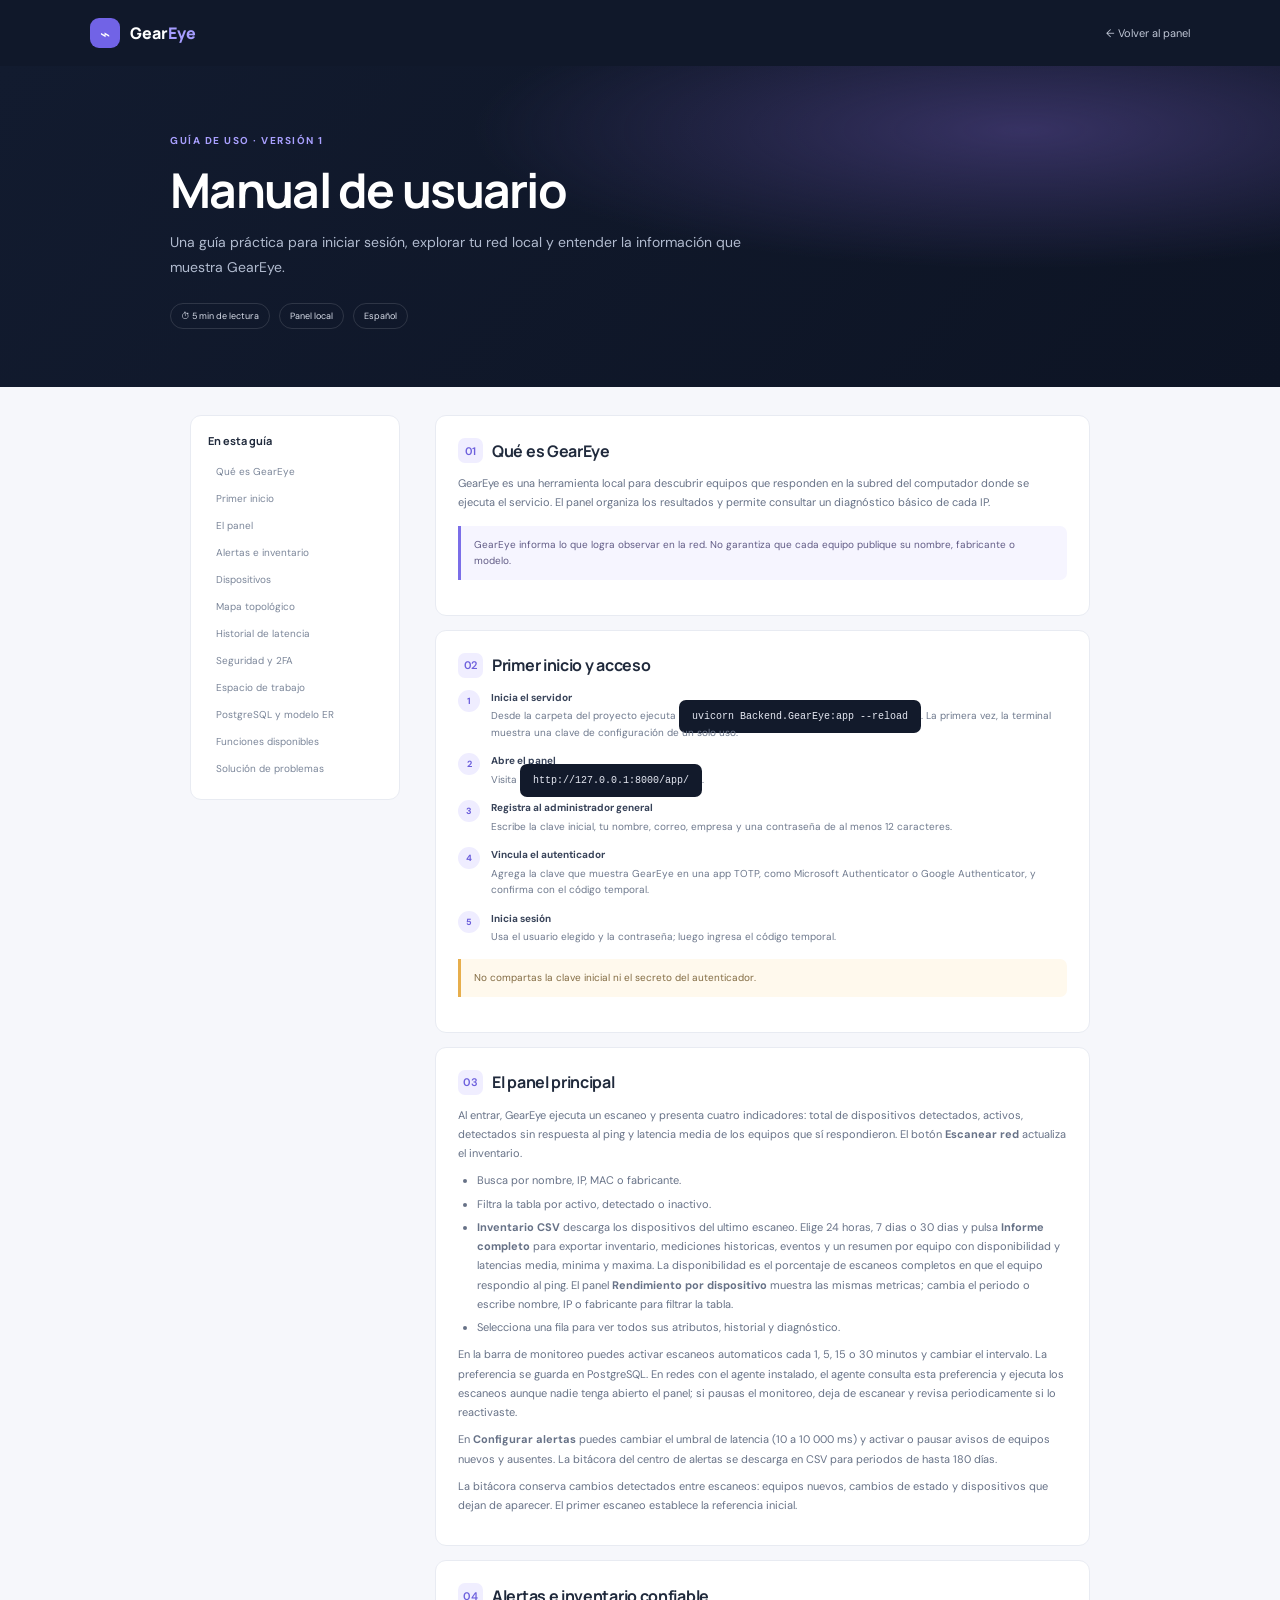
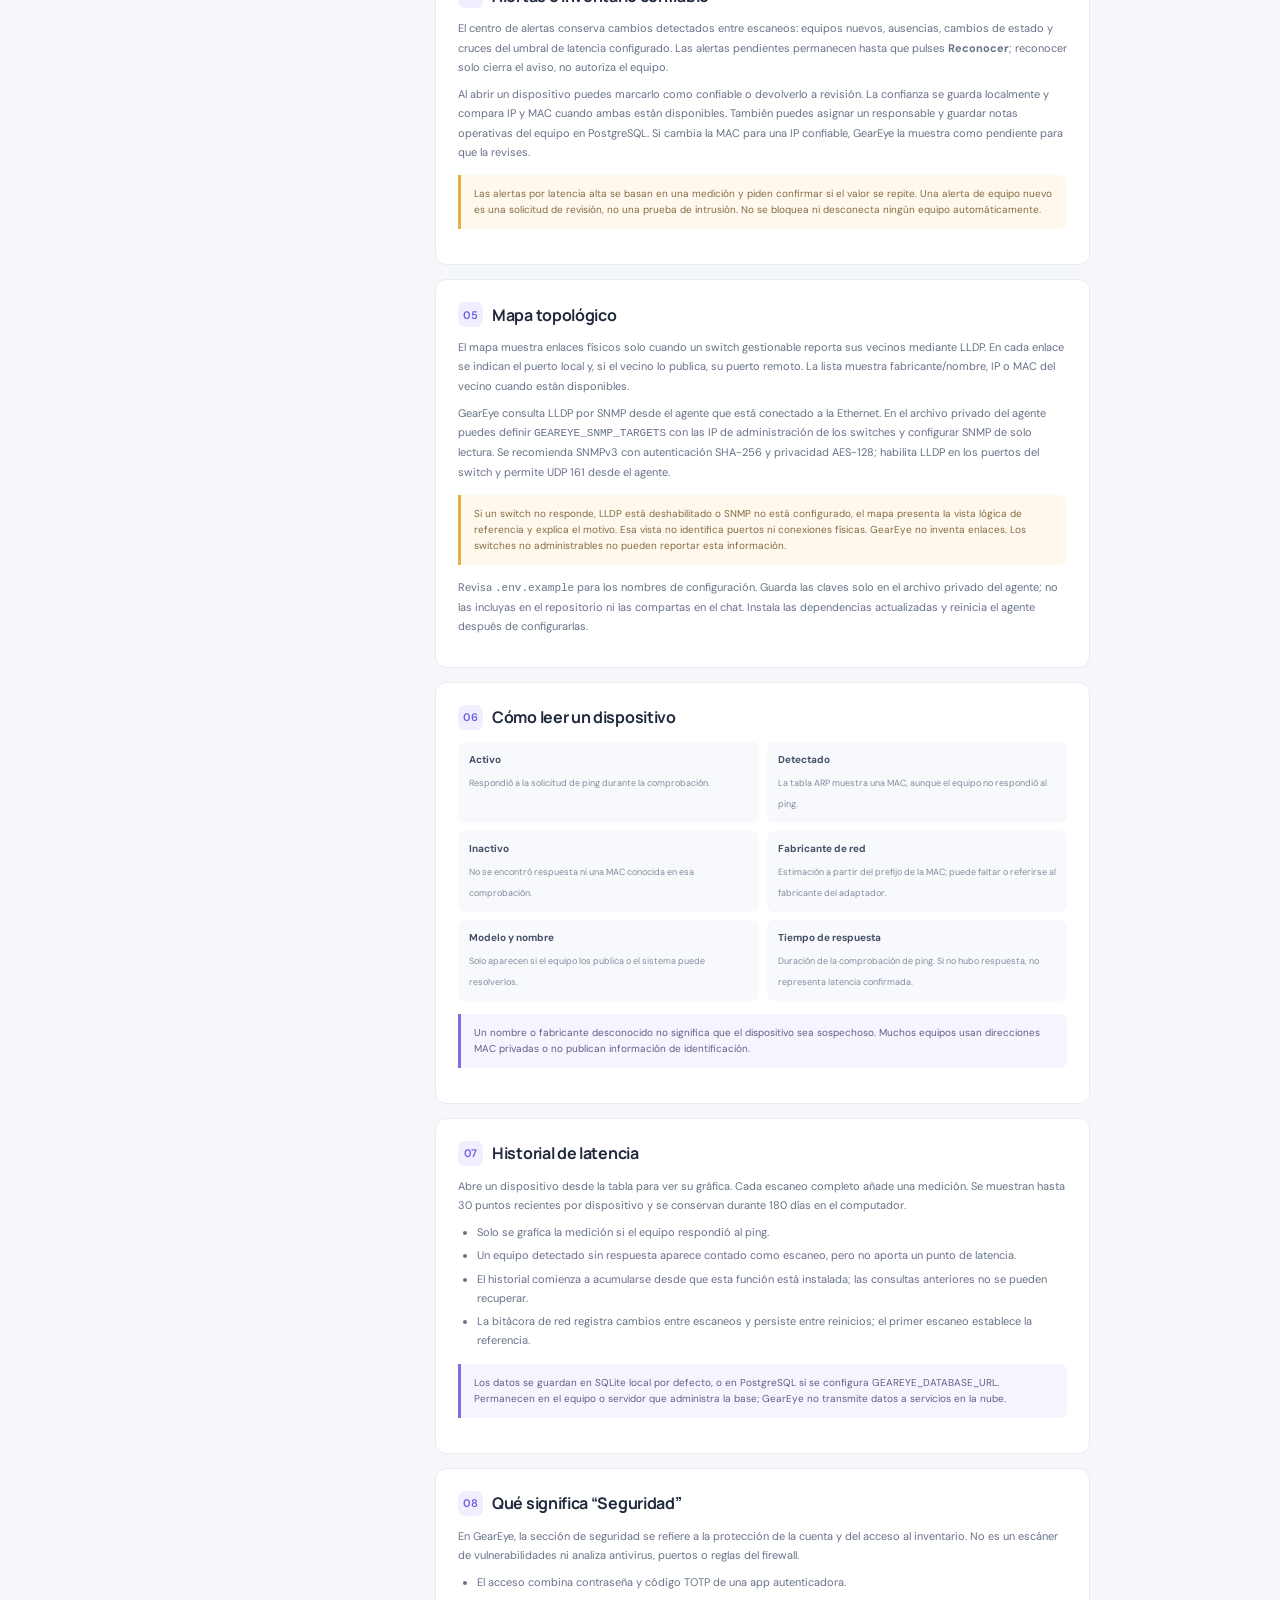
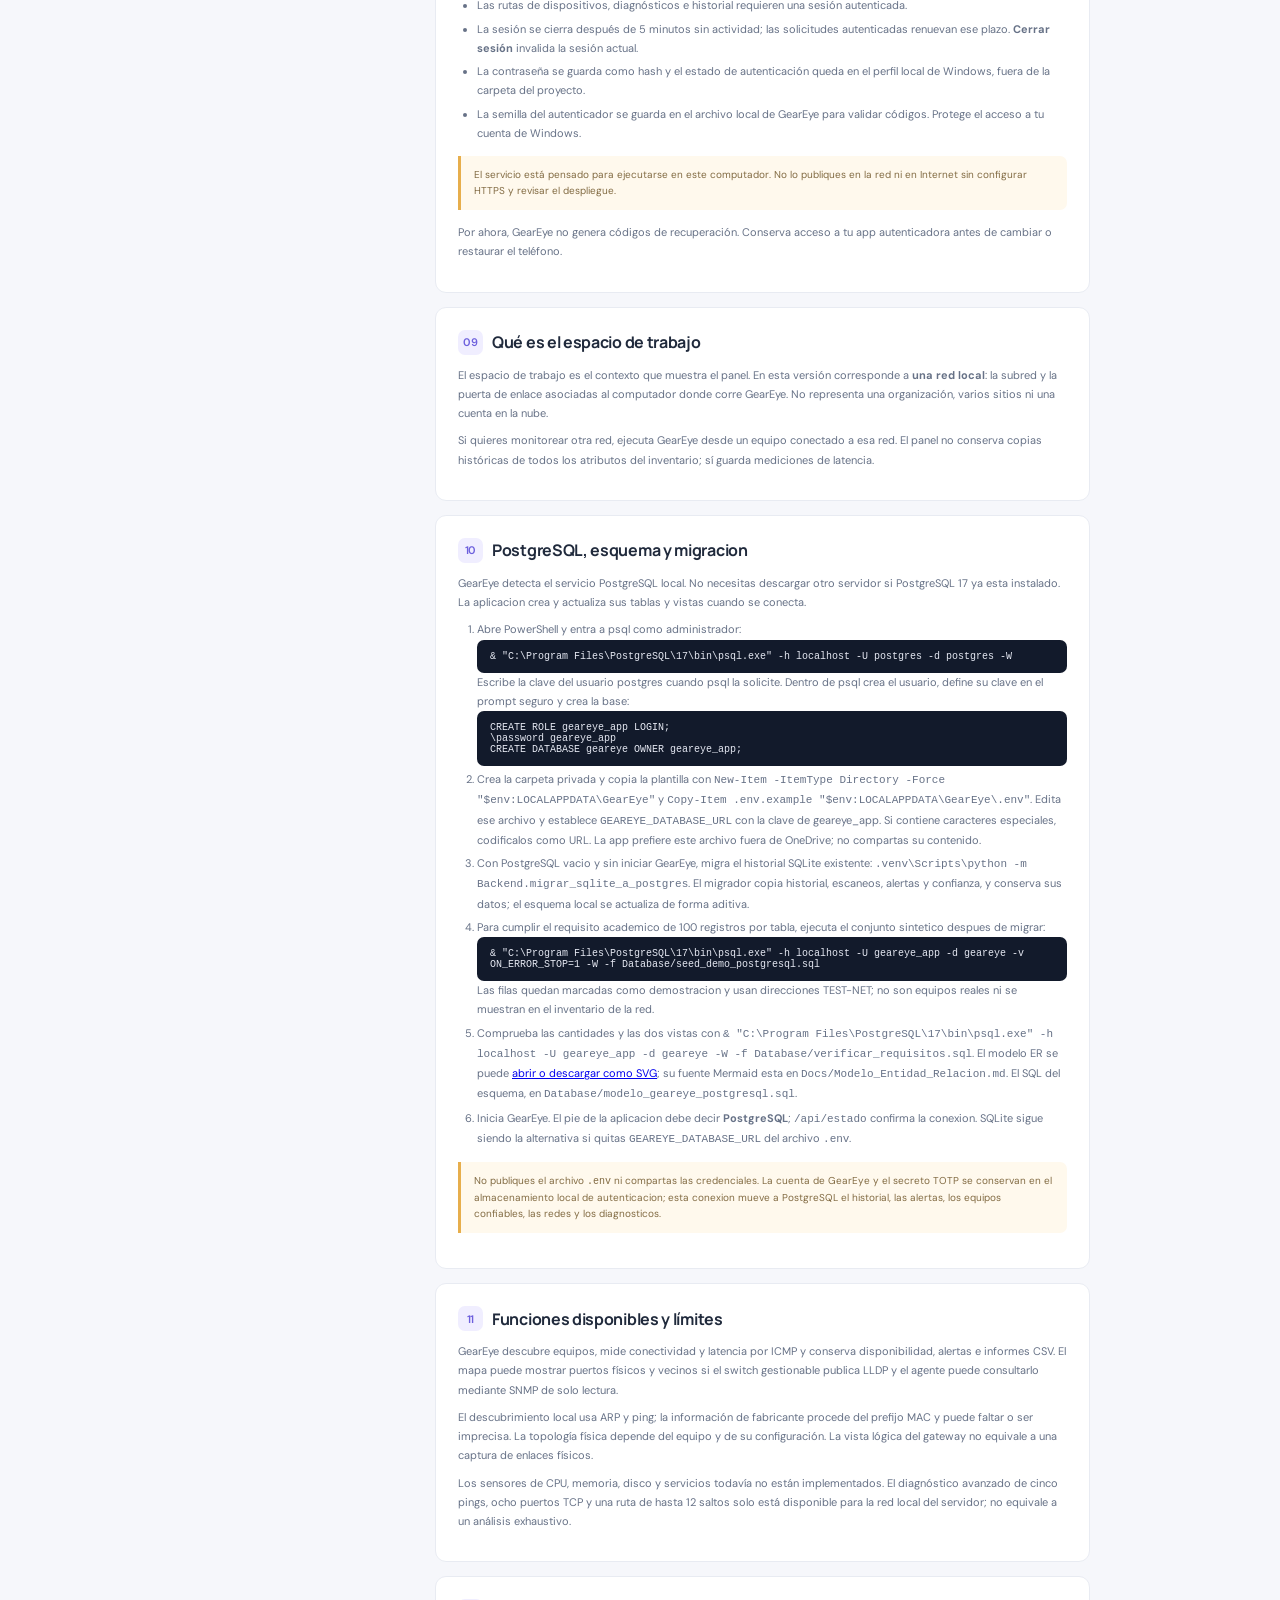
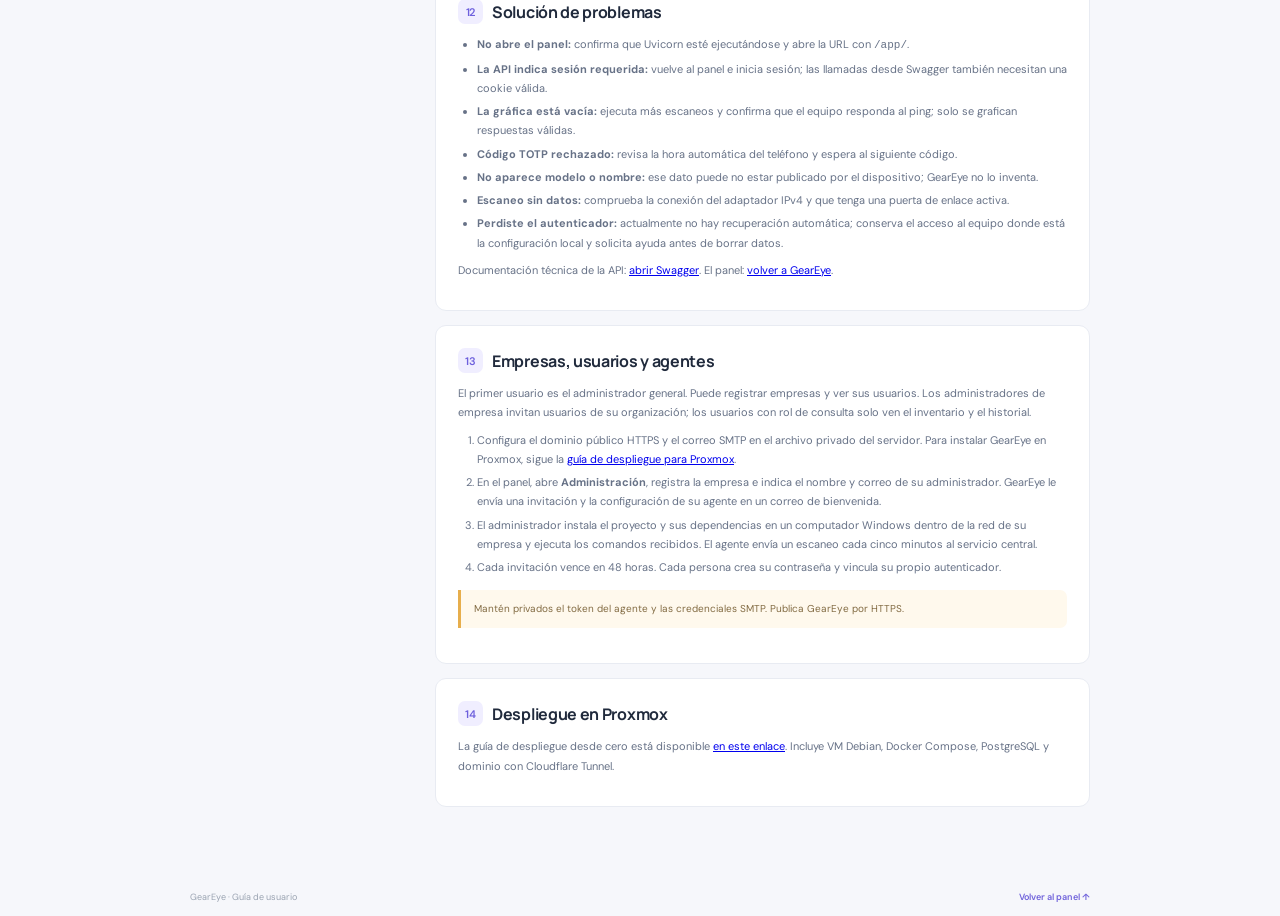
==== commit 483ab365: "Agregar inventario, identificación de redes y administración de accesos - Identificación de redes po" ====
--- a/Docs/index.html
+++ b/Docs/index.html
@@ -4,7 +4,7 @@
     <meta charset="UTF-8" />
     <meta name="viewport" content="width=device-width, initial-scale=1.0" />
     <meta name="theme-color" content="#10182a" />
-    <title>Manual de usuario Â· GearEye</title>
+    <title>Manual de usuario · GearEye</title>
     <link rel="preconnect" href="https://fonts.googleapis.com" />
     <link rel="preconnect" href="https://fonts.gstatic.com" crossorigin />
     <link href="https://fonts.googleapis.com/css2?family=DM+Sans:wght@400;500;600;700&family=Manrope:wght@500;600;700;800&display=swap" rel="stylesheet" />
@@ -13,27 +13,27 @@
     </style>
   </head>
   <body>
-    <header class="top"><a class="brand" href="/app/"><span class="mark">âŒ</span><span>Gear<span>Eye</span></span></a><a class="back" href="/app/">â† Volver al panel</a></header>
-    <section class="hero"><div class="hero-inner"><span class="kicker">GUÃA DE USO Â· VERSIÃ“N 1</span><h1>Manual de usuario</h1><p>Una guÃ­a prÃ¡ctica para iniciar sesiÃ³n, explorar tu red local y entender la informaciÃ³n que muestra GearEye.</p><div class="hero-meta"><span class="pill">â± 5 min de lectura</span><span class="pill">Panel local</span><span class="pill">EspaÃ±ol</span></div></div></section>
+    <header class="top"><a class="brand" href="/app/"><span class="mark">⌁</span><span>Gear<span>Eye</span></span></a><a class="back" href="/app/">← Volver al panel</a></header>
+    <section class="hero"><div class="hero-inner"><span class="kicker">GUÍA DE USO · VERSIÓN 1</span><h1>Manual de usuario</h1><p>Una guía práctica para iniciar sesión, explorar tu red local y entender la información que muestra GearEye.</p><div class="hero-meta"><span class="pill">⏱ 5 min de lectura</span><span class="pill">Panel local</span><span class="pill">Español</span></div></div></section>
     <main class="layout">
-      <nav class="toc" aria-label="Contenido"><strong>En esta guÃ­a</strong><a href="#que-es">QuÃ© es GearEye</a><a href="#primer-inicio">Primer inicio</a><a href="#panel">El panel</a><a href="#alertas">Alertas e inventario</a><a href="#dispositivos">Dispositivos</a><a href="#topologia">Mapa topolÃ³gico</a><a href="#historial">Historial de latencia</a><a href="#seguridad">Seguridad y 2FA</a><a href="#workspace">Espacio de trabajo</a><a href="#postgresql">PostgreSQL y modelo ER</a><a href="#alcance">Funciones disponibles</a><a href="#problemas">SoluciÃ³n de problemas</a></nav>
+      <nav class="toc" aria-label="Contenido"><strong>En esta guía</strong><a href="#que-es">Qué es GearEye</a><a href="#primer-inicio">Primer inicio</a><a href="#panel">El panel</a><a href="#alertas">Alertas e inventario</a><a href="#dispositivos">Dispositivos</a><a href="#topologia">Mapa topológico</a><a href="#historial">Historial de latencia</a><a href="#seguridad">Seguridad y 2FA</a><a href="#workspace">Espacio de trabajo</a><a href="#postgresql">PostgreSQL y modelo ER</a><a href="#alcance">Funciones disponibles</a><a href="#problemas">Solución de problemas</a></nav>
       <div class="content">
-        <section class="section" id="que-es"><h2><i>01</i>QuÃ© es GearEye</h2><p>GearEye es una herramienta local para descubrir equipos que responden en la subred del computador donde se ejecuta el servicio. El panel organiza los resultados y permite consultar un diagnÃ³stico bÃ¡sico de cada IP.</p><div class="callout">GearEye informa lo que logra observar en la red. No garantiza que cada equipo publique su nombre, fabricante o modelo.</div></section>
+        <section class="section" id="que-es"><h2><i>01</i>Qué es GearEye</h2><p>GearEye es una herramienta local para descubrir equipos que responden en la subred del computador donde se ejecuta el servicio. El panel organiza los resultados y permite consultar un diagnóstico básico de cada IP.</p><div class="callout">GearEye informa lo que logra observar en la red. No garantiza que cada equipo publique su nombre, fabricante o modelo.</div></section>
         <section class="section" id="primer-inicio"><h2><i>02</i>Primer inicio y acceso</h2><div class="steps"><div class="step"><div><b>Inicia el servidor</b>Desde la carpeta del proyecto ejecuta <span class="code">uvicorn Backend.GearEye:app --reload</span>. La primera vez, la terminal muestra una clave de configuraci&oacute;n de un solo uso.</div></div><div class="step"><div><b>Abre el panel</b>Visita <span class="code">http://127.0.0.1:8000/app/</span>.</div></div><div class="step"><div><b>Registra al administrador general</b>Escribe la clave inicial, tu nombre, correo, empresa y una contrase&ntilde;a de al menos 12 caracteres.</div></div><div class="step"><div><b>Vincula el autenticador</b>Agrega la clave que muestra GearEye en una app TOTP, como Microsoft Authenticator o Google Authenticator, y confirma con el c&oacute;digo temporal.</div></div><div class="step"><div><b>Inicia sesi&oacute;n</b>Usa el usuario elegido y la contrase&ntilde;a; luego ingresa el c&oacute;digo temporal.</div></div></div><div class="callout warn">No compartas la clave inicial ni el secreto del autenticador.</div></section>
-        <section class="section" id="panel"><h2><i>03</i>El panel principal</h2><p>Al entrar, GearEye ejecuta un escaneo y presenta cuatro indicadores: total de dispositivos detectados, activos, detectados sin respuesta al ping y latencia media de los equipos que sÃ­ respondieron. El botÃ³n <b>Escanear red</b> actualiza el inventario.</p><ul><li>Busca por nombre, IP, MAC o fabricante.</li><li>Filtra la tabla por activo, detectado o inactivo.</li><li><b>Inventario CSV</b> descarga los dispositivos del ultimo escaneo. Elige 24 horas, 7 dias o 30 dias y pulsa <b>Informe completo</b> para exportar inventario, mediciones historicas, eventos y un resumen por equipo con disponibilidad y latencias media, minima y maxima. La disponibilidad es el porcentaje de escaneos completos en que el equipo respondio al ping. El panel <b>Rendimiento por dispositivo</b> muestra las mismas metricas; cambia el periodo o escribe nombre, IP o fabricante para filtrar la tabla.</li><li>Selecciona una fila para ver todos sus atributos, historial y diagnÃ³stico.</li></ul><p>En la barra de monitoreo puedes activar escaneos automáticos cada 1, 5, 15 o 30 minutos y cambiar el intervalo. La preferencia se guarda en PostgreSQL. El ciclo automático funciona mientras el panel esté abierto y la sesión siga activa.</p><p>En <b>Configurar alertas</b> puedes cambiar el umbral de latencia (10 a 10 000 ms) y activar o pausar avisos de equipos nuevos y ausentes. La bitácora del centro de alertas se descarga en CSV para periodos de hasta 180 días.</p><p>La bitÃ¡cora conserva cambios detectados entre escaneos: equipos nuevos, cambios de estado y dispositivos que dejan de aparecer. El primer escaneo establece la referencia inicial.</p></section>
+        <section class="section" id="panel"><h2><i>03</i>El panel principal</h2><p>Al entrar, GearEye ejecuta un escaneo y presenta cuatro indicadores: total de dispositivos detectados, activos, detectados sin respuesta al ping y latencia media de los equipos que sí respondieron. El botón <b>Escanear red</b> actualiza el inventario.</p><ul><li>Busca por nombre, IP, MAC o fabricante.</li><li>Filtra la tabla por activo, detectado o inactivo.</li><li><b>Inventario CSV</b> descarga los dispositivos del ultimo escaneo. Elige 24 horas, 7 dias o 30 dias y pulsa <b>Informe completo</b> para exportar inventario, mediciones historicas, eventos y un resumen por equipo con disponibilidad y latencias media, minima y maxima. La disponibilidad es el porcentaje de escaneos completos en que el equipo respondio al ping. El panel <b>Rendimiento por dispositivo</b> muestra las mismas metricas; cambia el periodo o escribe nombre, IP o fabricante para filtrar la tabla.</li><li>Selecciona una fila para ver todos sus atributos, historial y diagnóstico.</li></ul><p>En la barra de monitoreo puedes activar escaneos automaticos cada 1, 5, 15 o 30 minutos y cambiar el intervalo. La preferencia se guarda en PostgreSQL. En redes con el agente instalado, el agente consulta esta preferencia y ejecuta los escaneos aunque nadie tenga abierto el panel; si pausas el monitoreo, deja de escanear y revisa periodicamente si lo reactivaste.</p><p>En <b>Configurar alertas</b> puedes cambiar el umbral de latencia (10 a 10 000 ms) y activar o pausar avisos de equipos nuevos y ausentes. La bitácora del centro de alertas se descarga en CSV para periodos de hasta 180 días.</p><p>La bitácora conserva cambios detectados entre escaneos: equipos nuevos, cambios de estado y dispositivos que dejan de aparecer. El primer escaneo establece la referencia inicial.</p></section>
         <section class="section" id="alertas"><h2><i>04</i>Alertas e inventario confiable</h2><p>El centro de alertas conserva cambios detectados entre escaneos: equipos nuevos, ausencias, cambios de estado y cruces del umbral de latencia configurado. Las alertas pendientes permanecen hasta que pulses <b>Reconocer</b>; reconocer solo cierra el aviso, no autoriza el equipo.</p><p>Al abrir un dispositivo puedes marcarlo como confiable o devolverlo a revisión. La confianza se guarda localmente y compara IP y MAC cuando ambas están disponibles. También puedes asignar un responsable y guardar notas operativas del equipo en PostgreSQL. Si cambia la MAC para una IP confiable, GearEye la muestra como pendiente para que la revises.</p><div class="callout warn">Las alertas por latencia alta se basan en una medición y piden confirmar si el valor se repite. Una alerta de equipo nuevo es una solicitud de revisión, no una prueba de intrusión. No se bloquea ni desconecta ningún equipo automáticamente.</div></section>
-        <section class="section" id="topologia"><h2><i>05</i>Mapa topolÃ³gico</h2><p>La vista topolÃ³gica representa la puerta de enlace configurada como nodo central y muestra los equipos detectados en la subred. Selecciona un dispositivo del mapa para abrir sus atributos, diagnÃ³stico e historial.</p><div class="callout warn">Las lÃ­neas son relaciones lÃ³gicas de referencia desde el gateway. GearEye todavÃ­a no identifica switches intermedios, puertos ni conexiones fÃ­sicas entre equipos.</div><p>Si el router no responde al ping, aparecerÃ¡ igualmente como puerta de enlace sin respuesta. Ejecuta otro escaneo para actualizar el mapa.</p></section>
-        <section class="section" id="dispositivos"><h2><i>06</i>CÃ³mo leer un dispositivo</h2><div class="field-list"><div class="field"><b>Activo</b><span>RespondiÃ³ a la solicitud de ping durante la comprobaciÃ³n.</span></div><div class="field"><b>Detectado</b><span>La tabla ARP muestra una MAC, aunque el equipo no respondiÃ³ al ping.</span></div><div class="field"><b>Inactivo</b><span>No se encontrÃ³ respuesta ni una MAC conocida en esa comprobaciÃ³n.</span></div><div class="field"><b>Fabricante de red</b><span>EstimaciÃ³n a partir del prefijo de la MAC; puede faltar o referirse al fabricante del adaptador.</span></div><div class="field"><b>Modelo y nombre</b><span>Solo aparecen si el equipo los publica o el sistema puede resolverlos.</span></div><div class="field"><b>Tiempo de respuesta</b><span>DuraciÃ³n de la comprobaciÃ³n de ping. Si no hubo respuesta, no representa latencia confirmada.</span></div></div><div class="callout">Un nombre o fabricante desconocido no significa que el dispositivo sea sospechoso. Muchos equipos usan direcciones MAC privadas o no publican informaciÃ³n de identificaciÃ³n.</div></section>
-        <section class="section" id="historial"><h2><i>07</i>Historial de latencia</h2><p>Abre un dispositivo desde la tabla para ver su grÃ¡fica. Cada escaneo completo aÃ±ade una mediciÃ³n. Se muestran hasta 30 puntos recientes por dispositivo y se conservan durante 180 dÃ­as en el computador.</p><ul><li>Solo se grafica la mediciÃ³n si el equipo respondiÃ³ al ping.</li><li>Un equipo detectado sin respuesta aparece contado como escaneo, pero no aporta un punto de latencia.</li><li>El historial comienza a acumularse desde que esta funciÃ³n estÃ¡ instalada; las consultas anteriores no se pueden recuperar.</li><li>La bitÃ¡cora de red registra cambios entre escaneos y persiste entre reinicios; el primer escaneo establece la referencia.</li></ul><div class="callout">Los datos se guardan en SQLite local por defecto, o en PostgreSQL si se configura GEAREYE_DATABASE_URL. Permanecen en el equipo o servidor que administra la base; GearEye no transmite datos a servicios en la nube.</div></section>
-        <section class="section" id="seguridad"><h2><i>08</i>QuÃ© significa â€œSeguridadâ€</h2><p>En GearEye, la secciÃ³n de seguridad se refiere a la protecciÃ³n de la cuenta y del acceso al inventario. No es un escÃ¡ner de vulnerabilidades ni analiza antivirus, puertos o reglas del firewall.</p><ul><li>El acceso combina contraseÃ±a y cÃ³digo TOTP de una app autenticadora.</li><li>Las rutas de dispositivos, diagnÃ³sticos e historial requieren una sesiÃ³n autenticada.</li><li>La sesiÃ³n se cierra despuÃ©s de 5 minutos sin actividad; las solicitudes autenticadas renuevan ese plazo. <b>Cerrar sesiÃ³n</b> invalida la sesiÃ³n actual.</li><li>La contraseÃ±a se guarda como hash y el estado de autenticaciÃ³n queda en el perfil local de Windows, fuera de la carpeta del proyecto.</li><li>La semilla del autenticador se guarda en el archivo local de GearEye para validar cÃ³digos. Protege el acceso a tu cuenta de Windows.</li></ul><div class="callout warn">El servicio estÃ¡ pensado para ejecutarse en este computador. No lo publiques en la red ni en Internet sin configurar HTTPS y revisar el despliegue.</div><p>Por ahora, GearEye no genera cÃ³digos de recuperaciÃ³n. Conserva acceso a tu app autenticadora antes de cambiar o restaurar el telÃ©fono.</p></section>
-        <section class="section" id="workspace"><h2><i>09</i>QuÃ© es el espacio de trabajo</h2><p>El espacio de trabajo es el contexto que muestra el panel. En esta versiÃ³n corresponde a <b>una red local</b>: la subred y la puerta de enlace asociadas al computador donde corre GearEye. No representa una organizaciÃ³n, varios sitios ni una cuenta en la nube.</p><p>Si quieres monitorear otra red, ejecuta GearEye desde un equipo conectado a esa red. El panel no conserva copias histÃ³ricas de todos los atributos del inventario; sÃ­ guarda mediciones de latencia.</p></section>
+        <section class="section" id="topologia"><h2><i>05</i>Mapa topológico</h2><p>El mapa muestra enlaces físicos solo cuando un switch gestionable reporta sus vecinos mediante LLDP. En cada enlace se indican el puerto local y, si el vecino lo publica, su puerto remoto. La lista muestra fabricante/nombre, IP o MAC del vecino cuando están disponibles.</p><p>GearEye consulta LLDP por SNMP desde el agente que está conectado a la Ethernet. En el archivo privado del agente puedes definir <code>GEAREYE_SNMP_TARGETS</code> con las IP de administración de los switches y configurar SNMP de solo lectura. Se recomienda SNMPv3 con autenticación SHA-256 y privacidad AES-128; habilita LLDP en los puertos del switch y permite UDP 161 desde el agente.</p><div class="callout warn">Si un switch no responde, LLDP está deshabilitado o SNMP no está configurado, el mapa presenta la vista lógica de referencia y explica el motivo. Esa vista no identifica puertos ni conexiones físicas. GearEye no inventa enlaces. Los switches no administrables no pueden reportar esta información.</div><p>Revisa <code>.env.example</code> para los nombres de configuración. Guarda las claves solo en el archivo privado del agente; no las incluyas en el repositorio ni las compartas en el chat. Instala las dependencias actualizadas y reinicia el agente después de configurarlas.</p></section>
+        <section class="section" id="dispositivos"><h2><i>06</i>Cómo leer un dispositivo</h2><div class="field-list"><div class="field"><b>Activo</b><span>Respondió a la solicitud de ping durante la comprobación.</span></div><div class="field"><b>Detectado</b><span>La tabla ARP muestra una MAC, aunque el equipo no respondió al ping.</span></div><div class="field"><b>Inactivo</b><span>No se encontró respuesta ni una MAC conocida en esa comprobación.</span></div><div class="field"><b>Fabricante de red</b><span>Estimación a partir del prefijo de la MAC; puede faltar o referirse al fabricante del adaptador.</span></div><div class="field"><b>Modelo y nombre</b><span>Solo aparecen si el equipo los publica o el sistema puede resolverlos.</span></div><div class="field"><b>Tiempo de respuesta</b><span>Duración de la comprobación de ping. Si no hubo respuesta, no representa latencia confirmada.</span></div></div><div class="callout">Un nombre o fabricante desconocido no significa que el dispositivo sea sospechoso. Muchos equipos usan direcciones MAC privadas o no publican información de identificación.</div></section>
+        <section class="section" id="historial"><h2><i>07</i>Historial de latencia</h2><p>Abre un dispositivo desde la tabla para ver su gráfica. Cada escaneo completo añade una medición. Se muestran hasta 30 puntos recientes por dispositivo y se conservan durante 180 días en el computador.</p><ul><li>Solo se grafica la medición si el equipo respondió al ping.</li><li>Un equipo detectado sin respuesta aparece contado como escaneo, pero no aporta un punto de latencia.</li><li>El historial comienza a acumularse desde que esta función está instalada; las consultas anteriores no se pueden recuperar.</li><li>La bitácora de red registra cambios entre escaneos y persiste entre reinicios; el primer escaneo establece la referencia.</li></ul><div class="callout">Los datos se guardan en SQLite local por defecto, o en PostgreSQL si se configura GEAREYE_DATABASE_URL. Permanecen en el equipo o servidor que administra la base; GearEye no transmite datos a servicios en la nube.</div></section>
+        <section class="section" id="seguridad"><h2><i>08</i>Qué significa “Seguridad”</h2><p>En GearEye, la sección de seguridad se refiere a la protección de la cuenta y del acceso al inventario. No es un escáner de vulnerabilidades ni analiza antivirus, puertos o reglas del firewall.</p><ul><li>El acceso combina contraseña y código TOTP de una app autenticadora.</li><li>Las rutas de dispositivos, diagnósticos e historial requieren una sesión autenticada.</li><li>La sesión se cierra después de 5 minutos sin actividad; las solicitudes autenticadas renuevan ese plazo. <b>Cerrar sesión</b> invalida la sesión actual.</li><li>La contraseña se guarda como hash y el estado de autenticación queda en el perfil local de Windows, fuera de la carpeta del proyecto.</li><li>La semilla del autenticador se guarda en el archivo local de GearEye para validar códigos. Protege el acceso a tu cuenta de Windows.</li></ul><div class="callout warn">El servicio está pensado para ejecutarse en este computador. No lo publiques en la red ni en Internet sin configurar HTTPS y revisar el despliegue.</div><p>Por ahora, GearEye no genera códigos de recuperación. Conserva acceso a tu app autenticadora antes de cambiar o restaurar el teléfono.</p></section>
+        <section class="section" id="workspace"><h2><i>09</i>Qué es el espacio de trabajo</h2><p>El espacio de trabajo es el contexto que muestra el panel. En esta versión corresponde a <b>una red local</b>: la subred y la puerta de enlace asociadas al computador donde corre GearEye. No representa una organización, varios sitios ni una cuenta en la nube.</p><p>Si quieres monitorear otra red, ejecuta GearEye desde un equipo conectado a esa red. El panel no conserva copias históricas de todos los atributos del inventario; sí guarda mediciones de latencia.</p></section>
         <section class="section" id="postgresql"><h2><i>10</i>PostgreSQL, esquema y migracion</h2><p>GearEye detecta el servicio PostgreSQL local. No necesitas descargar otro servidor si PostgreSQL 17 ya esta instalado. La aplicacion crea y actualiza sus tablas y vistas cuando se conecta.</p><ol><li>Abre PowerShell y entra a psql como administrador:<div class="code">&amp; "C:\Program Files\PostgreSQL\17\bin\psql.exe" -h localhost -U postgres -d postgres -W</div>Escribe la clave del usuario postgres cuando psql la solicite. Dentro de psql crea el usuario, define su clave en el prompt seguro y crea la base:<div class="code">CREATE ROLE geareye_app LOGIN;<br>\password geareye_app<br>CREATE DATABASE geareye OWNER geareye_app;</div></li><li>Crea la carpeta privada y copia la plantilla con <code>New-Item -ItemType Directory -Force "$env:LOCALAPPDATA\GearEye"</code> y <code>Copy-Item .env.example "$env:LOCALAPPDATA\GearEye\.env"</code>. Edita ese archivo y establece <code>GEAREYE_DATABASE_URL</code> con la clave de geareye_app. Si contiene caracteres especiales, codificalos como URL. La app prefiere este archivo fuera de OneDrive; no compartas su contenido.</li><li>Con PostgreSQL vacio y sin iniciar GearEye, migra el historial SQLite existente: <code>.venv\Scripts\python -m Backend.migrar_sqlite_a_postgres</code>. El migrador copia historial, escaneos, alertas y confianza, y conserva sus datos; el esquema local se actualiza de forma aditiva.</li><li>Para cumplir el requisito academico de 100 registros por tabla, ejecuta el conjunto sintetico despues de migrar: <div class="code">&amp; "C:\Program Files\PostgreSQL\17\bin\psql.exe" -h localhost -U geareye_app -d geareye -v ON_ERROR_STOP=1 -W -f Database/seed_demo_postgresql.sql</div>Las filas quedan marcadas como demostracion y usan direcciones TEST-NET; no son equipos reales ni se muestran en el inventario de la red.</li><li>Comprueba las cantidades y las dos vistas con <code>&amp; "C:\Program Files\PostgreSQL\17\bin\psql.exe" -h localhost -U geareye_app -d geareye -W -f Database/verificar_requisitos.sql</code>. El modelo ER se puede <a href="Modelo_Entidad_Relacion.svg" target="_blank" rel="noreferrer">abrir o descargar como SVG</a>; su fuente Mermaid esta en <code>Docs/Modelo_Entidad_Relacion.md</code>. El SQL del esquema, en <code>Database/modelo_geareye_postgresql.sql</code>.</li><li>Inicia GearEye. El pie de la aplicacion debe decir <b>PostgreSQL</b>; <code>/api/estado</code> confirma la conexion. SQLite sigue siendo la alternativa si quitas <code>GEAREYE_DATABASE_URL</code> del archivo <code>.env</code>.</li></ol><div class="callout warn">No publiques el archivo <code>.env</code> ni compartas las credenciales. La cuenta de GearEye y el secreto TOTP se conservan en el almacenamiento local de autenticacion; esta conexion mueve a PostgreSQL el historial, las alertas, los equipos confiables, las redes y los diagnosticos.</div></section>
-        <section class="section" id="alcance"><h2><i>11</i>Funciones disponibles y limites</h2><p>GearEye separa los historiales por empresa. Para empresas adicionales, un agente instalado en su red escanea los dispositivos cada cinco minutos y envia sus resultados al servicio central. Las invitaciones por correo requieren configurar un servidor SMTP privado.</p><p>Los usuarios de consulta pueden revisar el inventario, alertas e historial de su empresa. Los administradores de empresa invitan y consultan usuarios de su organizacion. El administrador general crea empresas y consulta todas las cuentas.</p><p>La version actual del agente recopila datos de red desde equipos Windows con las dependencias del proyecto instaladas. El diagnostico en vivo avanzado sigue disponible solamente para la red local del servidor.</p></section>
-        <section class="section" id="problemas"><h2><i>12</i>SoluciÃ³n de problemas</h2><ul><li><b>No abre el panel:</b> confirma que Uvicorn estÃ© ejecutÃ¡ndose y abre la URL con <code>/app/</code>.</li><li><b>La API indica sesiÃ³n requerida:</b> vuelve al panel e inicia sesiÃ³n; las llamadas desde Swagger tambiÃ©n necesitan una cookie vÃ¡lida.</li><li><b>La grÃ¡fica estÃ¡ vacÃ­a:</b> ejecuta mÃ¡s escaneos y confirma que el equipo responda al ping; solo se grafican respuestas vÃ¡lidas.</li><li><b>CÃ³digo TOTP rechazado:</b> revisa la hora automÃ¡tica del telÃ©fono y espera al siguiente cÃ³digo.</li><li><b>No aparece modelo o nombre:</b> ese dato puede no estar publicado por el dispositivo; GearEye no lo inventa.</li><li><b>Escaneo sin datos:</b> comprueba la conexiÃ³n del adaptador IPv4 y que tenga una puerta de enlace activa.</li><li><b>Perdiste el autenticador:</b> actualmente no hay recuperaciÃ³n automÃ¡tica; conserva el acceso al equipo donde estÃ¡ la configuraciÃ³n local y solicita ayuda antes de borrar datos.</li></ul><p>DocumentaciÃ³n tÃ©cnica de la API: <a href="/docs">abrir Swagger</a>. El panel: <a href="/app/">volver a GearEye</a>.</p></section>
+        <section class="section" id="alcance"><h2><i>11</i>Funciones disponibles y límites</h2><p>GearEye descubre equipos, mide conectividad y latencia por ICMP y conserva disponibilidad, alertas e informes CSV. El mapa puede mostrar puertos físicos y vecinos si el switch gestionable publica LLDP y el agente puede consultarlo mediante SNMP de solo lectura.</p><p>El descubrimiento local usa ARP y ping; la información de fabricante procede del prefijo MAC y puede faltar o ser imprecisa. La topología física depende del equipo y de su configuración. La vista lógica del gateway no equivale a una captura de enlaces físicos.</p><p>Los sensores de CPU, memoria, disco y servicios todavía no están implementados. El diagnóstico avanzado de cinco pings, ocho puertos TCP y una ruta de hasta 12 saltos solo está disponible para la red local del servidor; no equivale a un análisis exhaustivo.</p></section>
+        <section class="section" id="problemas"><h2><i>12</i>Solución de problemas</h2><ul><li><b>No abre el panel:</b> confirma que Uvicorn esté ejecutándose y abre la URL con <code>/app/</code>.</li><li><b>La API indica sesión requerida:</b> vuelve al panel e inicia sesión; las llamadas desde Swagger también necesitan una cookie válida.</li><li><b>La gráfica está vacía:</b> ejecuta más escaneos y confirma que el equipo responda al ping; solo se grafican respuestas válidas.</li><li><b>Código TOTP rechazado:</b> revisa la hora automática del teléfono y espera al siguiente código.</li><li><b>No aparece modelo o nombre:</b> ese dato puede no estar publicado por el dispositivo; GearEye no lo inventa.</li><li><b>Escaneo sin datos:</b> comprueba la conexión del adaptador IPv4 y que tenga una puerta de enlace activa.</li><li><b>Perdiste el autenticador:</b> actualmente no hay recuperación automática; conserva el acceso al equipo donde está la configuración local y solicita ayuda antes de borrar datos.</li></ul><p>Documentación técnica de la API: <a href="/docs">abrir Swagger</a>. El panel: <a href="/app/">volver a GearEye</a>.</p></section>
         <section class="section" id="empresas"><h2><i>13</i>Empresas, usuarios y agentes</h2><p>El primer usuario es el administrador general. Puede registrar empresas y ver sus usuarios. Los administradores de empresa invitan usuarios de su organizaci&oacute;n; los usuarios con rol de consulta solo ven el inventario y el historial.</p><ol><li>Configura el dominio p&uacute;blico HTTPS y el correo SMTP en el archivo privado del servidor. Para instalar GearEye en Proxmox, sigue la <a href="/manual/Despliegue_Proxmox.md">gu&iacute;a de despliegue para Proxmox</a>.</li><li>En el panel, abre <b>Administraci&oacute;n</b>, registra la empresa e indica el nombre y correo de su administrador. GearEye le env&iacute;a una invitaci&oacute;n y la configuraci&oacute;n de su agente en un correo de bienvenida.</li><li>El administrador instala el proyecto y sus dependencias en un computador Windows dentro de la red de su empresa y ejecuta los comandos recibidos. El agente env&iacute;a un escaneo cada cinco minutos al servicio central.</li><li>Cada invitaci&oacute;n vence en 48 horas. Cada persona crea su contrase&ntilde;a y vincula su propio autenticador.</li></ol><div class="callout warn">Mant&eacute;n privados el token del agente y las credenciales SMTP. Publica GearEye por HTTPS.</div></section>
         <section class="section" id="proxmox"><h2><i>14</i>Despliegue en Proxmox</h2><p>La gu&iacute;a de despliegue desde cero est&aacute; disponible <a href="/manual/Despliegue_Proxmox.md">en este enlace</a>. Incluye VM Debian, Docker Compose, PostgreSQL y dominio con Cloudflare Tunnel.</p></section>
       </div>
     </main>
-    <footer class="footer"><span>GearEye Â· GuÃ­a de usuario</span><a href="/app/">Volver al panel â†‘</a></footer>
+    <footer class="footer"><span>GearEye · Guía de usuario</span><a href="/app/">Volver al panel ↑</a></footer>
   </body>
 </html>
